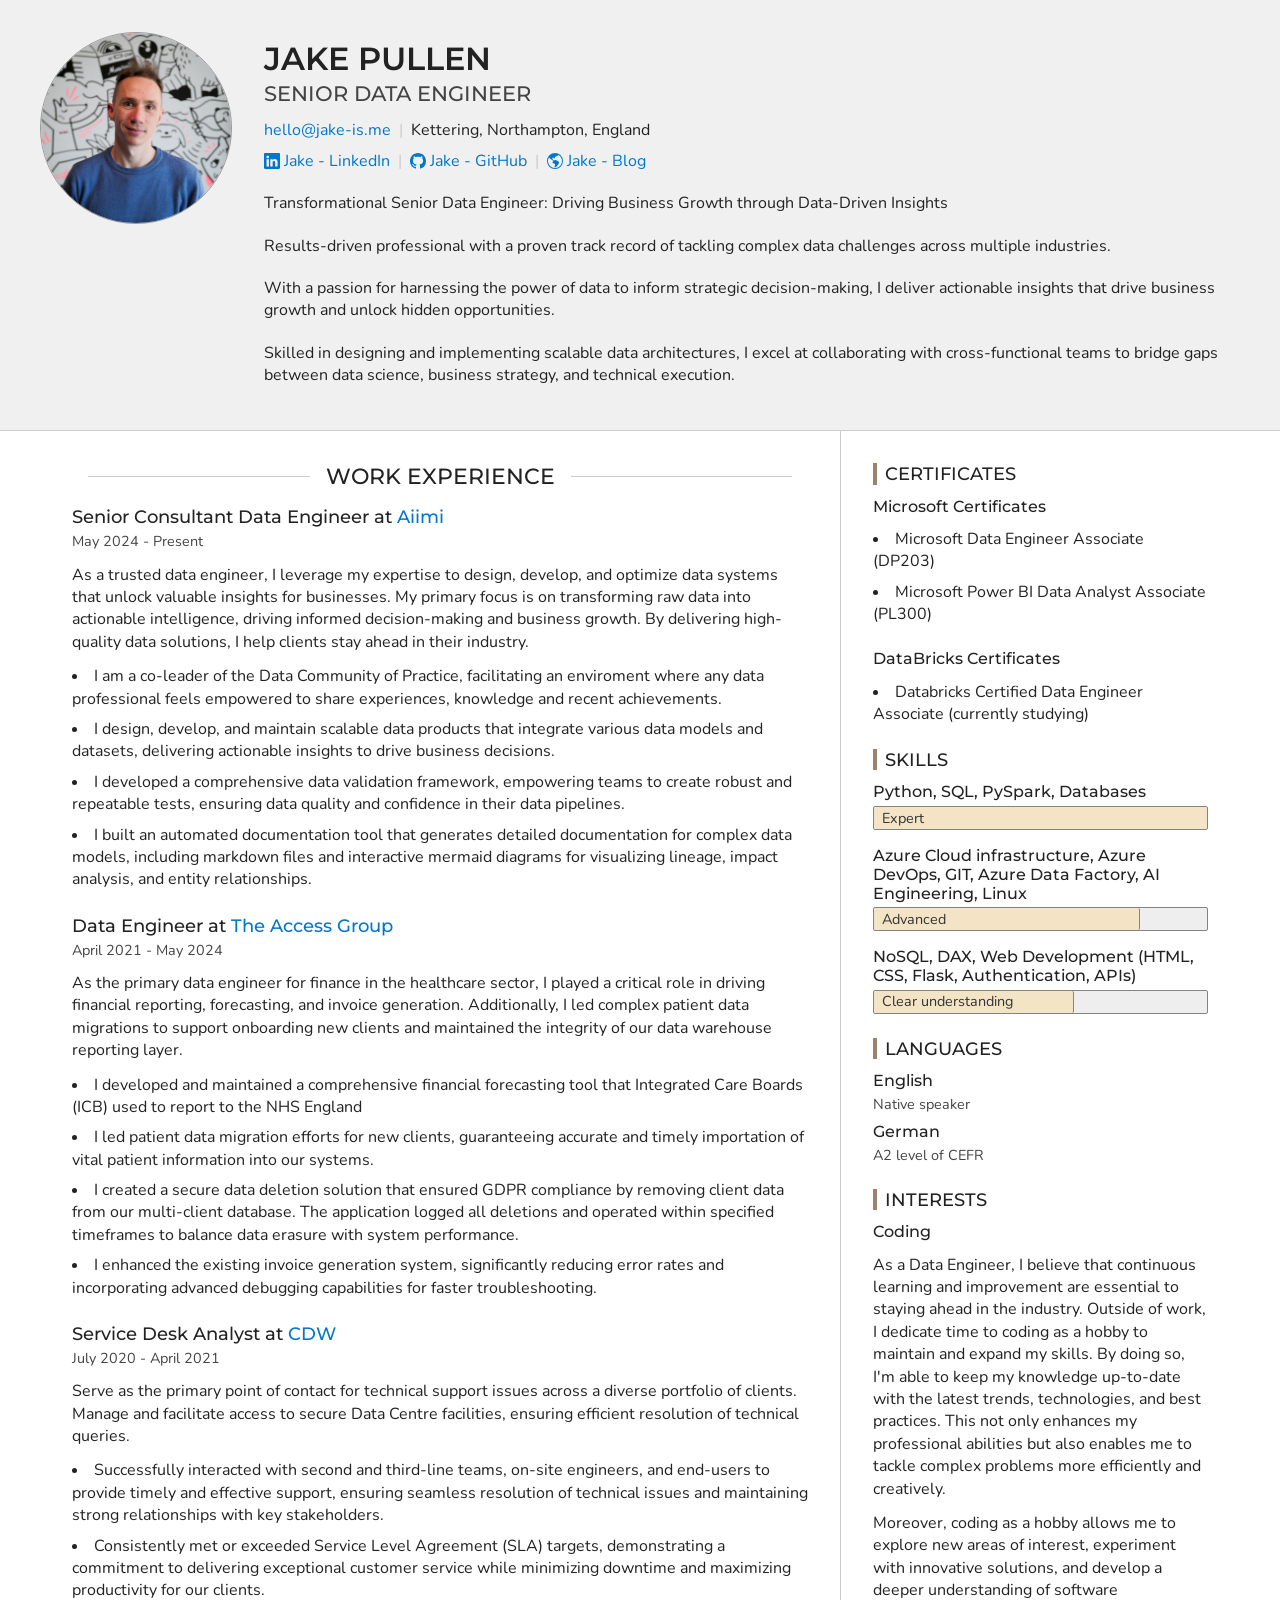
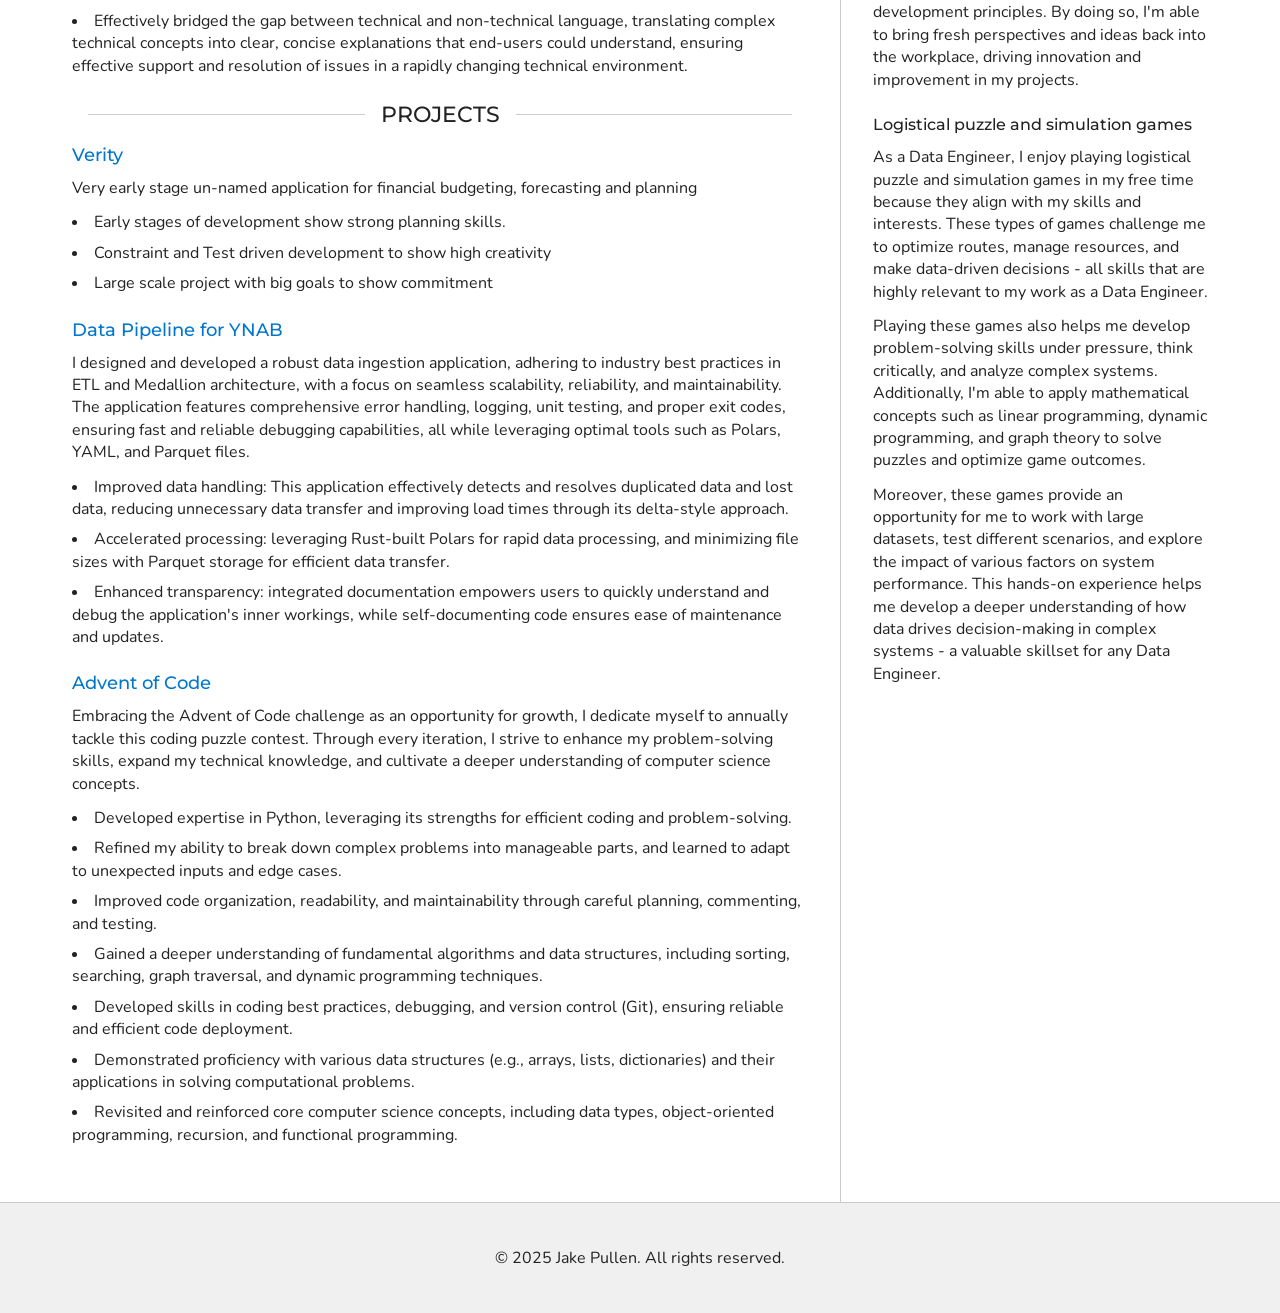
==== index.html @ 87a83eab "feat: 🔒Update to Senior" ====
<!doctype html>
<html lang="en">
    <head>
        <meta charset="utf-8" />
        <meta name="viewport" content="width=device-width, initial-scale=1" />

        <!-- Site Info -->
        <title>Jake Pullen - Portfolio</title>
        <meta name="description" content="Jake Pullen - Transformational Senior Data Engineer: Driving Business Growth through Data-Driven Insights" />
        <meta name="author" content="Jake Pullen" />

        <!-- Open Graph Tags: The title of the page for social media sharing. It can match the title tag or be more descriptive. -->
        <meta property="og:title" content="Jake Pullen" />

        <!-- Open Graph Tags: Typically set to "website" for static sites or "article" for content-heavy pages. -->
        <meta property="og:type" content="website" />

        <!-- Open Graph Tags: The URL of the page, used to ensure link previews resolve to the correct page. -->
        <meta property="og:url" content="127.0.0.1:5500/index.html" />

        <!-- Open Graph Tags: URL of an image that represents the page. Useful for link previews. -->
        <meta property="og:image" content="127.0.0.1:5500/img/main_photo.jpg" />

        <!-- Open Graph Tags: Provides an alternative text for the image to improve accessibility. -->
        <meta property="og:image:alt" content="Jake Pullen Profile Image" />

        <!-- Preconnect for Google Fonts -->
        <link rel="preconnect" href="https://fonts.googleapis.com" />
        <link rel="preconnect" href="https://fonts.gstatic.com" crossorigin />

        <!-- Custom Font -->
        <link
            href="https://fonts.googleapis.com/css2?family=Montserrat:ital,wght@0,100..900;1,100..900&family=Nunito:ital,wght@0,200..1000;1,200..1000&display=swap"
            rel="stylesheet"
        />

        <!-- Stylesheet -->
        <link rel="stylesheet" href="css/modern_normalize.css" />
        <link rel="stylesheet" href="css/html5bp.css" />
        <link rel="stylesheet" href="css/main.css" />

        <!-- Set a theme color that matches your website's primary color -->
        <meta name="theme-color" content="#fafafa" />

        <!-- Favicon for all browsers -->
        <link rel="icon" href="img/fav-icon.png" sizes="any" />
        <link rel="icon" href="img/fav-icon.png" type="image/png" />

        <!-- Apple touch icon for iOS devices -->
        <link rel="apple-touch-icon" sizes="180x180" href="/icon.png" />

        <!-- Web app manifest for Progressive Web Apps -->
        <link rel="manifest" href="/site.webmanifest" />

        <!-- Content Security Policy: Uncomment to enhance security by restricting where content can be loaded from (useful for preventing certain attacks like XSS). Update if adding external sources (e.g., Google Fonts, Bootstrap CDN, analytics, etc). -->
        <!-- <meta http-equiv="Content-Security-Policy" content=" default-src 'self'; script-src 'self' code.jquery.com; style-src 'self' fonts.googleapis.com; font-src fonts.gstatic.com; img-src 'self' images.examplecdn.com; "> -->
    </head>

    <body>
        <header class="page-header">
            <div class="container">
                <div class="header-top flex-responsive">
                    
                    <img
                        class="header-image"
                        width="256"
                        height="256"
                        src="img/main_photo.jpg"
                        alt="Jake Pullen Profile Image"
                    />
                    
                    <div class="header-info">
                        <h1>Jake Pullen</h1>
                        
                        <h2 class="header-label">Senior Data Engineer</h2>
                         
                        <address>
                            <ul class="inline-list flex-responsive">
                                
                                <li>
                                    <a href="mailto:hello@jake-is.me"
                                        >hello@jake-is.me</a
                                    >
                                </li>
                                  
                                <li>Kettering, Northampton, England</li>
                                
                            </ul>
                        </address>
                         
                        <ul class="inline-list flex-responsive">
                            
                            <li>
                                <a
                                    href="https://www.linkedin.com/in/jake-pullen/"
                                    rel="noopener noreferrer"
                                    aria-label="Jake - LinkedIn"
                                    class="link-with-icon"
                                >
                                    <svg aria-hidden="true"
     xmlns="http://www.w3.org/2000/svg"
     role="img"
     width="16"
     height="16"
     fill="currentColor"
     class="bi bi-linkedin"
     viewBox="0 0 16 16">
  <path d="M0 1.146C0 .513.526 0 1.175 0h13.65C15.474 0 16 .513 16 1.146v13.708c0 .633-.526 1.146-1.175 1.146H1.175C.526 16 0 15.487 0 14.854zm4.943 12.248V6.169H2.542v7.225zm-1.2-8.212c.837 0 1.358-.554 1.358-1.248-.015-.709-.52-1.248-1.342-1.248S2.4 3.226 2.4 3.934c0 .694.521 1.248 1.327 1.248zm4.908 8.212V9.359c0-.216.016-.432.08-.586.173-.431.568-.878 1.232-.878.869 0 1.216.662 1.216 1.634v3.865h2.401V9.25c0-2.22-1.184-3.252-2.764-3.252-1.274 0-1.845.7-2.165 1.193v.025h-.016l.016-.025V6.169h-2.4c.03.678 0 7.225 0 7.225z" />
</svg>
 Jake - LinkedIn
                                </a>
                            </li>
                            
                            <li>
                                <a
                                    href="https://github.com/Jake-Pullen"
                                    rel="noopener noreferrer"
                                    aria-label="Jake - GitHub"
                                    class="link-with-icon"
                                >
                                    <svg aria-hidden="true"
     xmlns="http://www.w3.org/2000/svg"
     role="img"
     width="16"
     height="16"
     fill="currentColor"
     class="bi bi-github"
     viewBox="0 0 16 16">
  <path d="M8 0C3.58 0 0 3.58 0 8c0 3.54 2.29 6.53 5.47 7.59.4.07.55-.17.55-.38 0-.19-.01-.82-.01-1.49-2.01.37-2.53-.49-2.69-.94-.09-.23-.48-.94-.82-1.13-.28-.15-.68-.52-.01-.53.63-.01 1.08.58 1.23.82.72 1.21 1.87.87 2.33.66.07-.52.28-.87.51-1.07-1.78-.2-3.64-.89-3.64-3.95 0-.87.31-1.59.82-2.15-.08-.2-.36-1.02.08-2.12 0 0 .67-.21 2.2.82.64-.18 1.32-.27 2-.27s1.36.09 2 .27c1.53-1.04 2.2-.82 2.2-.82.44 1.1.16 1.92.08 2.12.51.56.82 1.27.82 2.15 0 3.07-1.87 3.75-3.65 3.95.29.25.54.73.54 1.48 0 1.07-.01 1.93-.01 2.2 0 .21.15.46.55.38A8.01 8.01 0 0 0 16 8c0-4.42-3.58-8-8-8" />
</svg>
 Jake - GitHub
                                </a>
                            </li>
                            
                            <li>
                                <a
                                    href="/blog"
                                    rel="noopener noreferrer"
                                    aria-label="Jake - Blog"
                                    class="link-with-icon"
                                >
                                    <svg aria-hidden="true"
     xmlns="http://www.w3.org/2000/svg"
     role="img"
     width="16"
     height="16"
     fill="currentColor"
     class="bi bi-globe-americas"
     viewBox="0 0 16 16">
  <path d="M8 0a8 8 0 1 0 0 16A8 8 0 0 0 8 0M2.04 4.326c.325 1.329 2.532 2.54 3.717 3.19.48.263.793.434.743.484q-.121.12-.242.234c-.416.396-.787.749-.758 1.266.035.634.618.824 1.214 1.017.577.188 1.168.38 1.286.983.082.417-.075.988-.22 1.52-.215.782-.406 1.48.22 1.48 1.5-.5 3.798-3.186 4-5 .138-1.243-2-2-3.5-2.5-.478-.16-.755.081-.99.284-.172.15-.322.279-.51.216-.445-.148-2.5-2-1.5-2.5.78-.39.952-.171 1.227.182.078.099.163.208.273.318.609.304.662-.132.723-.633.039-.322.081-.671.277-.867.434-.434 1.265-.791 2.028-1.12.712-.306 1.365-.587 1.579-.88A7 7 0 1 1 2.04 4.327Z" />
</svg>
 Jake - Blog
                                </a>
                            </li>
                            
                        </ul>
                          
                        <p class="header-summary">Transformational Senior Data Engineer: Driving Business Growth through Data-Driven Insights</p>
                        
                        <p class="header-summary">Results-driven professional with a proven track record of tackling complex data challenges across multiple industries.</p>
                        
                        <p class="header-summary">With a passion for harnessing the power of data to inform strategic decision-making, I deliver actionable insights that drive business growth and unlock hidden opportunities.</p>
                        
                        <p class="header-summary">Skilled in designing and implementing scalable data architectures, I excel at collaborating with cross-functional teams to bridge gaps between data science, business strategy, and technical execution.</p>
                         
                    </div>
                </div>
            </div>
        </header>

        <div class="page-content">
            <div class="container">
                <main>
                    
                    <section>
                        <h2 class="section-heading">Work Experience</h2>
                        
                        <section>
                            <h3>
                                 Senior Consultant Data Engineer at
                                <a href="https://www.aiimi.com/">Aiimi</a>
                                
                            </h3>
                            
                            <p class="section-label">
                                May 2024 - Present
                            </p>
                             
                            <p>As a trusted data engineer, I leverage my expertise to design, develop, and optimize data systems that unlock valuable insights for businesses. My primary focus is on transforming raw data into actionable intelligence, driving informed decision-making and business growth. By delivering high-quality data solutions, I help clients stay ahead in their industry.</p>
                             
                            <ul>
                                
                                <li>I am a co-leader of the Data Community of Practice, facilitating an enviroment where any data professional feels empowered to share experiences, knowledge and recent achievements.</li>
                                
                                <li>I design, develop, and maintain scalable data products that integrate various data models and datasets, delivering actionable insights to drive business decisions.</li>
                                
                                <li>I developed a comprehensive data validation framework, empowering teams to create robust and repeatable tests, ensuring data quality and confidence in their data pipelines.</li>
                                
                                <li>I built an automated documentation tool that generates detailed documentation for complex data models, including markdown files and interactive mermaid diagrams for visualizing lineage, impact analysis, and entity relationships.</li>
                                
                            </ul>
                            
                        </section>
                        
                        <section>
                            <h3>
                                 Data Engineer at
                                <a href="https://www.theaccessgroup.com/">The Access Group</a>
                                
                            </h3>
                            
                            <p class="section-label">
                                April 2021 - May 2024
                            </p>
                             
                            <p>As the primary data engineer for finance in the healthcare sector, I played a critical role in driving financial reporting, forecasting, and invoice generation. Additionally, I led complex patient data migrations to support onboarding new clients and maintained the integrity of our data warehouse reporting layer.</p>
                             
                            <ul>
                                
                                <li>I developed and maintained a comprehensive financial forecasting tool that Integrated Care Boards (ICB) used to report to the NHS England</li>
                                
                                <li>I led patient data migration efforts for new clients, guaranteeing accurate and timely importation of vital patient information into our systems.</li>
                                
                                <li>I created a secure data deletion solution that ensured GDPR compliance by removing client data from our multi-client database. The application logged all deletions and operated within specified timeframes to balance data erasure with system performance.</li>
                                
                                <li>I enhanced the existing invoice generation system, significantly reducing error rates and incorporating advanced debugging capabilities for faster troubleshooting.</li>
                                
                            </ul>
                            
                        </section>
                        
                        <section>
                            <h3>
                                 Service Desk Analyst at
                                <a href="https://www.uk.cdw.com/">CDW</a>
                                
                            </h3>
                            
                            <p class="section-label">
                                July 2020 - April 2021
                            </p>
                             
                            <p>Serve as the primary point of contact for technical support issues across a diverse portfolio of clients. Manage and facilitate access to secure Data Centre facilities, ensuring efficient resolution of technical queries.</p>
                             
                            <ul>
                                
                                <li>Successfully interacted with second and third-line teams, on-site engineers, and end-users to provide timely and effective support, ensuring seamless resolution of technical issues and maintaining strong relationships with key stakeholders.</li>
                                
                                <li>Consistently met or exceeded Service Level Agreement (SLA) targets, demonstrating a commitment to delivering exceptional customer service while minimizing downtime and maximizing productivity for our clients.</li>
                                
                                <li>Effectively bridged the gap between technical and non-technical language, translating complex technical concepts into clear, concise explanations that end-users could understand, ensuring effective support and resolution of issues in a rapidly changing technical environment.</li>
                                
                            </ul>
                            
                        </section>
                        
                    </section>
                     
                    <section>
                        <h2 class="section-heading">Projects</h2>
                        
                        <section>
                            <h3>
                                
                                <a href="https://github.com/Jake-Pullen/Verity/"
                                    >Verity</a
                                >
                                
                            </h3>
                            
                            <p>Very early stage un-named application for financial budgeting, forecasting and planning</p>
                             
                            <ul>
                                
                                <li>Early stages of development show strong planning skills.</li>
                                
                                <li>Constraint and Test driven development to show high creativity</li>
                                
                                <li>Large scale project with big goals to show commitment</li>
                                
                            </ul>
                             
                        </section>
                        
                        <section>
                            <h3>
                                
                                <a href="https://github.com/Jake-Pullen/data_pipeline_for_YNAB/"
                                    >Data Pipeline for YNAB</a
                                >
                                
                            </h3>
                            
                            <p>I designed and developed a robust data ingestion application, adhering to industry best practices in ETL and Medallion architecture, with a focus on seamless scalability, reliability, and maintainability. The application features comprehensive error handling, logging, unit testing, and proper exit codes, ensuring fast and reliable debugging capabilities, all while leveraging optimal tools such as Polars, YAML, and Parquet files.</p>
                             
                            <ul>
                                
                                <li>Improved data handling: This application effectively detects and resolves duplicated data and lost data, reducing unnecessary data transfer and improving load times through its delta-style approach.</li>
                                
                                <li>Accelerated processing: leveraging Rust-built Polars for rapid data processing, and minimizing file sizes with Parquet storage for efficient data transfer.</li>
                                
                                <li>Enhanced transparency: integrated documentation empowers users to quickly understand and debug the application&#39;s inner workings, while self-documenting code ensures ease of maintenance and updates.</li>
                                
                            </ul>
                             
                        </section>
                        
                        <section>
                            <h3>
                                
                                <a href="https://github.com/Jake-Pullen/advent_of_code"
                                    >Advent of Code</a
                                >
                                
                            </h3>
                            
                            <p>Embracing the Advent of Code challenge as an opportunity for growth, I dedicate myself to annually tackle this coding puzzle contest. Through every iteration, I strive to enhance my problem-solving skills, expand my technical knowledge, and cultivate a deeper understanding of computer science concepts.</p>
                             
                            <ul>
                                
                                <li>Developed expertise in Python, leveraging its strengths for efficient coding and problem-solving.</li>
                                
                                <li>Refined my ability to break down complex problems into manageable parts, and learned to adapt to unexpected inputs and edge cases.</li>
                                
                                <li>Improved code organization, readability, and maintainability through careful planning, commenting, and testing.</li>
                                
                                <li>Gained a deeper understanding of fundamental algorithms and data structures, including sorting, searching, graph traversal, and dynamic programming techniques.</li>
                                
                                <li>Developed skills in coding best practices, debugging, and version control (Git), ensuring reliable and efficient code deployment.</li>
                                
                                <li>Demonstrated proficiency with various data structures (e.g., arrays, lists, dictionaries) and their applications in solving computational problems.</li>
                                
                                <li>Revisited and reinforced core computer science concepts, including data types, object-oriented programming, recursion, and functional programming.</li>
                                
                            </ul>
                             
                        </section>
                        
                    </section>
                      
                </main>

                <!-- Sidebar Section -->
                <aside>
                    
                    <section>
                        <h2 class="section-heading">Certificates</h2>
                        
                        <section>
                            <h3>Microsoft Certificates</h3>
                            
                            <ul>
                                
                                <li>Microsoft Data Engineer Associate (DP203)</li>
                                
                                <li>Microsoft Power BI Data Analyst Associate (PL300)</li>
                                
                            </ul>
                            
                        </section>
                        
                        <section>
                            <h3>DataBricks Certificates</h3>
                            
                            <ul>
                                
                                <li>Databricks Certified Data Engineer Associate (currently studying)</li>
                                
                            </ul>
                            
                        </section>
                        
                    </section>
                     
                    <section>
                        <h2 class="section-heading">Skills</h2>
                        <ul class="unstyled-list">
                            
                            <li>
                                <h3>Python, SQL, PySpark, Databases</h3>
                                <div class="skill-bar">
                                    <div
                                        class="skill-bar-fill w-100"
                                        role="meter"
                                        aria-valuenow="100"
                                        aria-valuemin="0"
                                        aria-valuemax="100"
                                    >
                                        <span class="skill-bar-label"
                                            >Expert</span
                                        >
                                    </div>
                                </div>
                            </li>
                            
                            <li>
                                <h3>Azure Cloud infrastructure, Azure DevOps, GIT, Azure Data Factory, AI Engineering, Linux</h3>
                                <div class="skill-bar">
                                    <div
                                        class="skill-bar-fill w-80"
                                        role="meter"
                                        aria-valuenow="80"
                                        aria-valuemin="0"
                                        aria-valuemax="100"
                                    >
                                        <span class="skill-bar-label"
                                            >Advanced</span
                                        >
                                    </div>
                                </div>
                            </li>
                            
                            <li>
                                <h3>NoSQL, DAX, Web Development (HTML, CSS, Flask, Authentication, APIs)</h3>
                                <div class="skill-bar">
                                    <div
                                        class="skill-bar-fill w-60"
                                        role="meter"
                                        aria-valuenow="60"
                                        aria-valuemin="0"
                                        aria-valuemax="100"
                                    >
                                        <span class="skill-bar-label"
                                            >Clear understanding</span
                                        >
                                    </div>
                                </div>
                            </li>
                            
                        </ul>
                    </section>
                     
                    <section>
                        <h2 class="section-heading">Languages</h2>
                        <ul class="unstyled-list">
                            
                            <li>
                                <h3>English</h3>
                                <p class="section-label">Native speaker</p>
                            </li>
                            
                            <li>
                                <h3>German</h3>
                                <p class="section-label">A2 level of CEFR</p>
                            </li>
                            
                        </ul>
                    </section>
                     
                    <section>
                        <h2 class="section-heading">Interests</h2>
                        
                        <section>
                            <h3>Coding</h3>
                             
                            <p>As a Data Engineer, I believe that continuous learning and improvement are essential to staying ahead in the industry. Outside of work, I dedicate time to coding as a hobby to maintain and expand my skills. By doing so, I&#39;m able to keep my knowledge up-to-date with the latest trends, technologies, and best practices. This not only enhances my professional abilities but also enables me to tackle complex problems more efficiently and creatively.</p>
                            
                            <p>Moreover, coding as a hobby allows me to explore new areas of interest, experiment with innovative solutions, and develop a deeper understanding of software development principles. By doing so, I&#39;m able to bring fresh perspectives and ideas back into the workplace, driving innovation and improvement in my projects.</p>
                              
                        </section>
                        
                        <section>
                            <h3>Logistical puzzle and simulation games</h3>
                             
                            <p>As a Data Engineer, I enjoy playing logistical puzzle and simulation games in my free time because they align with my skills and interests. These types of games challenge me to optimize routes, manage resources, and make data-driven decisions - all skills that are highly relevant to my work as a Data Engineer.</p>
                            
                            <p>Playing these games also helps me develop problem-solving skills under pressure, think critically, and analyze complex systems. Additionally, I&#39;m able to apply mathematical concepts such as linear programming, dynamic programming, and graph theory to solve puzzles and optimize game outcomes.</p>
                            
                            <p>Moreover, these games provide an opportunity for me to work with large datasets, test different scenarios, and explore the impact of various factors on system performance. This hands-on experience helps me develop a deeper understanding of how data drives decision-making in complex systems - a valuable skillset for any Data Engineer.</p>
                              
                        </section>
                        
                    </section>
                    
                </aside>
            </div>
        </div>

        <footer class="page-footer">
            <div class="container">
                <p>© 2025 Jake Pullen. All rights reserved.</p>
            </div>
        </footer>

        <script src="js/app.js"></script>
    </body>
</html>
---- css/html5bp.css ----
/*! HTML5 Boilerplate v9.0.1 | MIT License | https://html5boilerplate.com/ */

/* main.css 3.0.0 | MIT License | https://github.com/h5bp/main.css#readme */
/*
 * What follows is the result of much research on cross-browser styling.
 * Credit left inline and big thanks to Nicolas Gallagher, Jonathan Neal,
 * Kroc Camen, and the H5BP dev community and team.
 */

/* ==========================================================================
   Base styles: opinionated defaults
   ========================================================================== */

html {
  color: #222;
  font-size: 1em;
  line-height: 1.4;
}

/*
 * Remove text-shadow in selection highlight:
 * https://twitter.com/miketaylr/status/12228805301
 *
 * Customize the background color to match your design.
 */

::-moz-selection {
  background: #b3d4fc;
  text-shadow: none;
}

::selection {
  background: #b3d4fc;
  text-shadow: none;
}

/*
 * A better looking default horizontal rule
 */

hr {
  display: block;
  height: 1px;
  border: 0;
  border-top: 1px solid #ccc;
  margin: 1em 0;
  padding: 0;
}

/*
 * Remove the gap between audio, canvas, iframes,
 * images, videos and the bottom of their containers:
 * https://github.com/h5bp/html5-boilerplate/issues/440
 */

audio,
canvas,
iframe,
img,
svg,
video {
  vertical-align: middle;
}

/*
 * Remove default fieldset styles.
 */

fieldset {
  border: 0;
  margin: 0;
  padding: 0;
}

/*
 * Allow only vertical resizing of textareas.
 */

textarea {
  resize: vertical;
}

/* ==========================================================================
   Author's custom styles
   ========================================================================== */

/* ==========================================================================
   Helper classes
   ========================================================================== */

/*
 * Hide visually and from screen readers
 */

.hidden,
[hidden] {
  display: none !important;
}

/*
 * Hide only visually, but have it available for screen readers:
 * https://snook.ca/archives/html_and_css/hiding-content-for-accessibility
 *
 * 1. For long content, line feeds are not interpreted as spaces and small width
 *    causes content to wrap 1 word per line:
 *    https://medium.com/@jessebeach/beware-smushed-off-screen-accessible-text-5952a4c2cbfe
 */

.visually-hidden {
  border: 0;
  clip: rect(0, 0, 0, 0);
  height: 1px;
  margin: -1px;
  overflow: hidden;
  padding: 0;
  position: absolute;
  white-space: nowrap;
  width: 1px;
  /* 1 */
}

/*
 * Extends the .visually-hidden class to allow the element
 * to be focusable when navigated to via the keyboard:
 * https://www.drupal.org/node/897638
 */

.visually-hidden.focusable:active,
.visually-hidden.focusable:focus {
  clip: auto;
  height: auto;
  margin: 0;
  overflow: visible;
  position: static;
  white-space: inherit;
  width: auto;
}

/*
 * Hide visually and from screen readers, but maintain layout
 */

.invisible {
  visibility: hidden;
}

/*
 * Clearfix: contain floats
 *
 * The use of `table` rather than `block` is only necessary if using
 * `::before` to contain the top-margins of child elements.
 */

.clearfix::before,
.clearfix::after {
  content: "";
  display: table;
}

.clearfix::after {
  clear: both;
}

/* ==========================================================================
   EXAMPLE Media Queries for Responsive Design.
   These examples override the primary ('mobile first') styles.
   Modify as content requires.
   ========================================================================== */

@media only screen and (min-width: 35em) {
  /* Style adjustments for viewports that meet the condition */
}

@media print,
  (-webkit-min-device-pixel-ratio: 1.25),
  (min-resolution: 1.25dppx),
  (min-resolution: 120dpi) {
  /* Style adjustments for high resolution devices */
}

/* ==========================================================================
   Print styles.
   Inlined to avoid the additional HTTP request:
   https://www.phpied.com/delay-loading-your-print-css/
   ========================================================================== */

@media print {
  *,
  *::before,
  *::after {
    background: #fff !important;
    color: #000 !important;
    /* Black prints faster */
    box-shadow: none !important;
    text-shadow: none !important;
  }

  a,
  a:visited {
    text-decoration: underline;
  }

  a[href]::after {
    content: " (" attr(href) ")";
  }

  abbr[title]::after {
    content: " (" attr(title) ")";
  }

  /*
   * Don't show links that are fragment identifiers,
   * or use the `javascript:` pseudo protocol
   */
  a[href^="#"]::after,
  a[href^="javascript:"]::after {
    content: "";
  }

  pre {
    white-space: pre-wrap !important;
  }

  pre,
  blockquote {
    border: 1px solid #999;
    page-break-inside: avoid;
  }

  tr,
  img {
    page-break-inside: avoid;
  }

  p,
  h2,
  h3 {
    orphans: 3;
    widows: 3;
  }

  h2,
  h3 {
    page-break-after: avoid;
  }
}
---- css/main.css ----
:root {
  --link-color: #0077cc;
  --link-color-hover: #00487c;
  --header-footer-bg-color: #f0f0f0;
  --aside-accent-color: #9d836b;
  --skill-bar-fill-color: #f3e4c6;
  --blockquote-bg-color: #f7fafc;
  --blockquote-accent-color: #4a5568;
  --blockquote-text-color: #4a5568;
  --spacing-inline: 0.5rem;
}

/* Base Styles */
body {
  font-family: "Nunito", "Segoe UI", "Helvetica Neue", Helvetica, Arial,
    sans-serif;
  font-weight: 400;
  display: grid;
  grid-template-rows: auto 1fr auto;
  min-height: 100vh;
}

h1,
h2,
h3,
h4,
h5,
h6 {
  margin: 0;
  font-family: "Montserrat", "Segoe UI", "Helvetica Neue", Helvetica, Arial,
    sans-serif;
  font-weight: 400;
  line-height: 1.2;
}

h1 {
  font-size: 2rem;
  font-weight: 600;
  text-transform: uppercase;
}

h2 {
  font-size: 1.4rem;
  font-weight: 500;
  text-transform: uppercase;
}

h3 {
  font-size: 1.1rem;
  font-weight: 500;
}

h4 {
  font-size: 1rem;
  font-weight: 500;
}

h5 {
  font-size: 1rem;
  font-weight: 500;
}

h6 {
  font-size: 1rem;
  font-weight: 500;
}

p {
  margin: 0.75rem 0;
}

a {
  color: var(--link-color) !important;
  text-decoration: none;
}

a:hover {
  color: var(--link-color-hover);
  text-decoration: underline;
}

address {
  font-style: normal;
}

figure,
ul {
  margin: 0;
  padding: 0;
}

header,
main,
aside,
footer {
  padding: 2rem;
}

header {
  padding-bottom: 0.5rem;
}

aside {
  border-top: 1px solid #ccc;
}

footer {
  text-align: center;
}

section {
  margin-bottom: 1.5rem;
}

/* Utility */
.block {
  display: block;
  margin: 0.25rem 0;
}

.flex-responsive {
  display: flex;
  flex-direction: column;
  align-items: center;
  text-align: center;
}

/* Main Layout */
.container {
  width: 100%;
  max-width: 1200px;
  margin: 0 auto;
}

.page-content .container {
  display: grid;
  grid-template-columns: 1fr;
}

.page-header,
.page-footer {
  background: var(--header-footer-bg-color);
}

.page-header {
  border-bottom: 1px solid #ccc;
}

.page-header .container {
  display: flex;
  flex-direction: column;
}

.header-top {
  gap: 1rem;
}

.header-image {
  width: 100%;
  max-width: 256px;
  aspect-ratio: 1 / 1;
  border-radius: 50%;
  object-fit: cover;
  border: 1px solid #999;
}

.header-info ul {
  margin: 1rem 0;
}

.link-with-icon {
  display: flex;
  align-items: center;
  gap: 0.25rem;
}

.header-label {
  font-size: 1.3rem;
  color: #444;
  margin-top: 0.2rem;
  margin-bottom: 0.8rem;
}

.header-summary {
  margin: 1.25rem 0;
}

.page-footer {
  border-top: 1px solid #ccc;
}

.section-heading {
  display: flex;
  align-items: center;
  text-align: center;
  margin-bottom: 1rem;
}

.section-heading::before,
.section-heading::after {
  content: "";
  flex: 1;
  border-bottom: 1px solid #ccc;
  margin: 0 1rem;
}

aside .section-heading {
  align-items: flex-start;
  text-align: left;
  border-left: 4px solid var(--aside-accent-color);
  padding-left: 0.5rem;
  margin-bottom: 0.75rem;
}

aside .section-heading::before,
aside .section-heading::after {
  content: none;
}

.section-label {
  font-size: 0.9rem;
  color: #444;
  margin-top: 0.25rem;
  margin-bottom: 0.5rem;
}

/* Images */
img {
  max-width: 100%;
  height: auto;
}

.gallery {
  display: grid;
  gap: 1rem;
  justify-items: center;
  margin: 0.5rem 0;
}

.main-gallery {
  grid-template-columns: 1fr;
}

.side-gallery {
  grid-template-columns: 1fr;
}

figcaption {
  text-align: center;
  color: #666;
  font-size: 0.9rem;
  margin-top: 0.5rem;
  font-style: italic;
}

/* Lists */
main ul,
aside ul {
  list-style-type: disc;
  list-style-position: inside;
  padding-left: 0;
  margin: 0.75rem 0;
}

main li,
aside li {
  margin-bottom: 0.5rem;
}

.unstyled-list {
  list-style: none;
}

.inline-list {
  list-style: none;
  gap: 0.25rem;
}

.inline-list li {
  display: flex; /* This is for HTML Whitespace Issues */
}

/* Skillbars */
.skill-bar {
  width: 100%;
  height: 1.5rem;
  margin-top: 0.25rem;
  margin-bottom: 1rem;
  background: #eee;
  border: 1px solid #848484;
  border-radius: 2px;
  overflow: hidden;
}

.skill-bar-fill {
  height: 100%;
  background: var(--skill-bar-fill-color) !important;
  border-right: 1px solid #848484;
  border-radius: 2px;
  display: flex;
  align-items: center;
  padding-left: 0.5rem;
}

.skill-bar-label {
  color: #333;
  font-size: 0.9rem;
  white-space: nowrap;
}

.w-0 {
  width: 0%;
}

.w-10 {
  width: 10%;
}

.w-20 {
  width: 20%;
}

.w-25 {
  width: 25%;
}

.w-30 {
  width: 30%;
}

.w-40 {
  width: 40%;
}

.w-50 {
  width: 50%;
}

.w-60 {
  width: 60%;
}

.w-70 {
  width: 70%;
}

.w-75 {
  width: 75%;
}

.w-80 {
  width: 80%;
}

.w-90 {
  width: 90%;
}

.w-100 {
  width: 100%;
  border-right: none;
}

/* Blockquotes */
blockquote {
  margin: 1rem 2rem;
  padding: 1.5rem 2rem;
  background-color: var(--blockquote-bg-color);
  border-left: 4px solid var(--blockquote-accent-color);
  font-style: italic;
  color: var(--blockquote-text-color);
  line-height: 1.6;
  border-radius: 0 4px 4px 0;
  box-shadow: 0 1px 3px rgba(0, 0, 0, 0.1);
}

@media (min-width: 37.5rem) {
  .main-gallery {
    grid-template-columns: repeat(3, 1fr);
  }

  .side-gallery {
    grid-template-columns: repeat(2, 1fr);
  }
}

@media (min-width: 48rem) {
  aside {
    border-top: none;
    border-left: 1px solid #ccc;
  }

  aside h1 {
    font-size: 1.4rem;
  }

  aside h2 {
    font-size: 1.1rem;
  }

  aside h3 {
    font-size: 1rem;
  }

  aside h4 {
    font-size: 1rem;
  }

  aside h5 {
    font-size: 1rem;
  }

  aside h6 {
    font-size: 1rem;
  }

  header {
    padding-bottom: 1.5rem;
  }

  .flex-responsive {
    flex-direction: row;
    align-items: flex-start;
    text-align: left;
  }

  .page-content .container {
    grid-template-columns: 2fr 1fr;
  }

  .header-top {
    gap: 2rem;
  }

  .header-image {
    max-width: 192px;
  }

  .header-info {
    margin-top: 0.5rem;
  }

  .page-header ul {
    margin: 0.5rem 0;
  }

  .inline-list {
    gap: var(--spacing-inline);
  }

  .inline-list li:not(:last-child)::after {
    content: "|";
    margin-left: var(--spacing-inline);
    color: #ccc;
  }

  .side-gallery {
    grid-template-columns: 1fr;
  }
}

@media print {
  .skill-bar-label {
    background: transparent !important;
    background-color: transparent !important;
    mix-blend-mode: darken;
  }

  body {
    -webkit-print-color-adjust: exact !important;
    print-color-adjust: exact !important;
  }
}
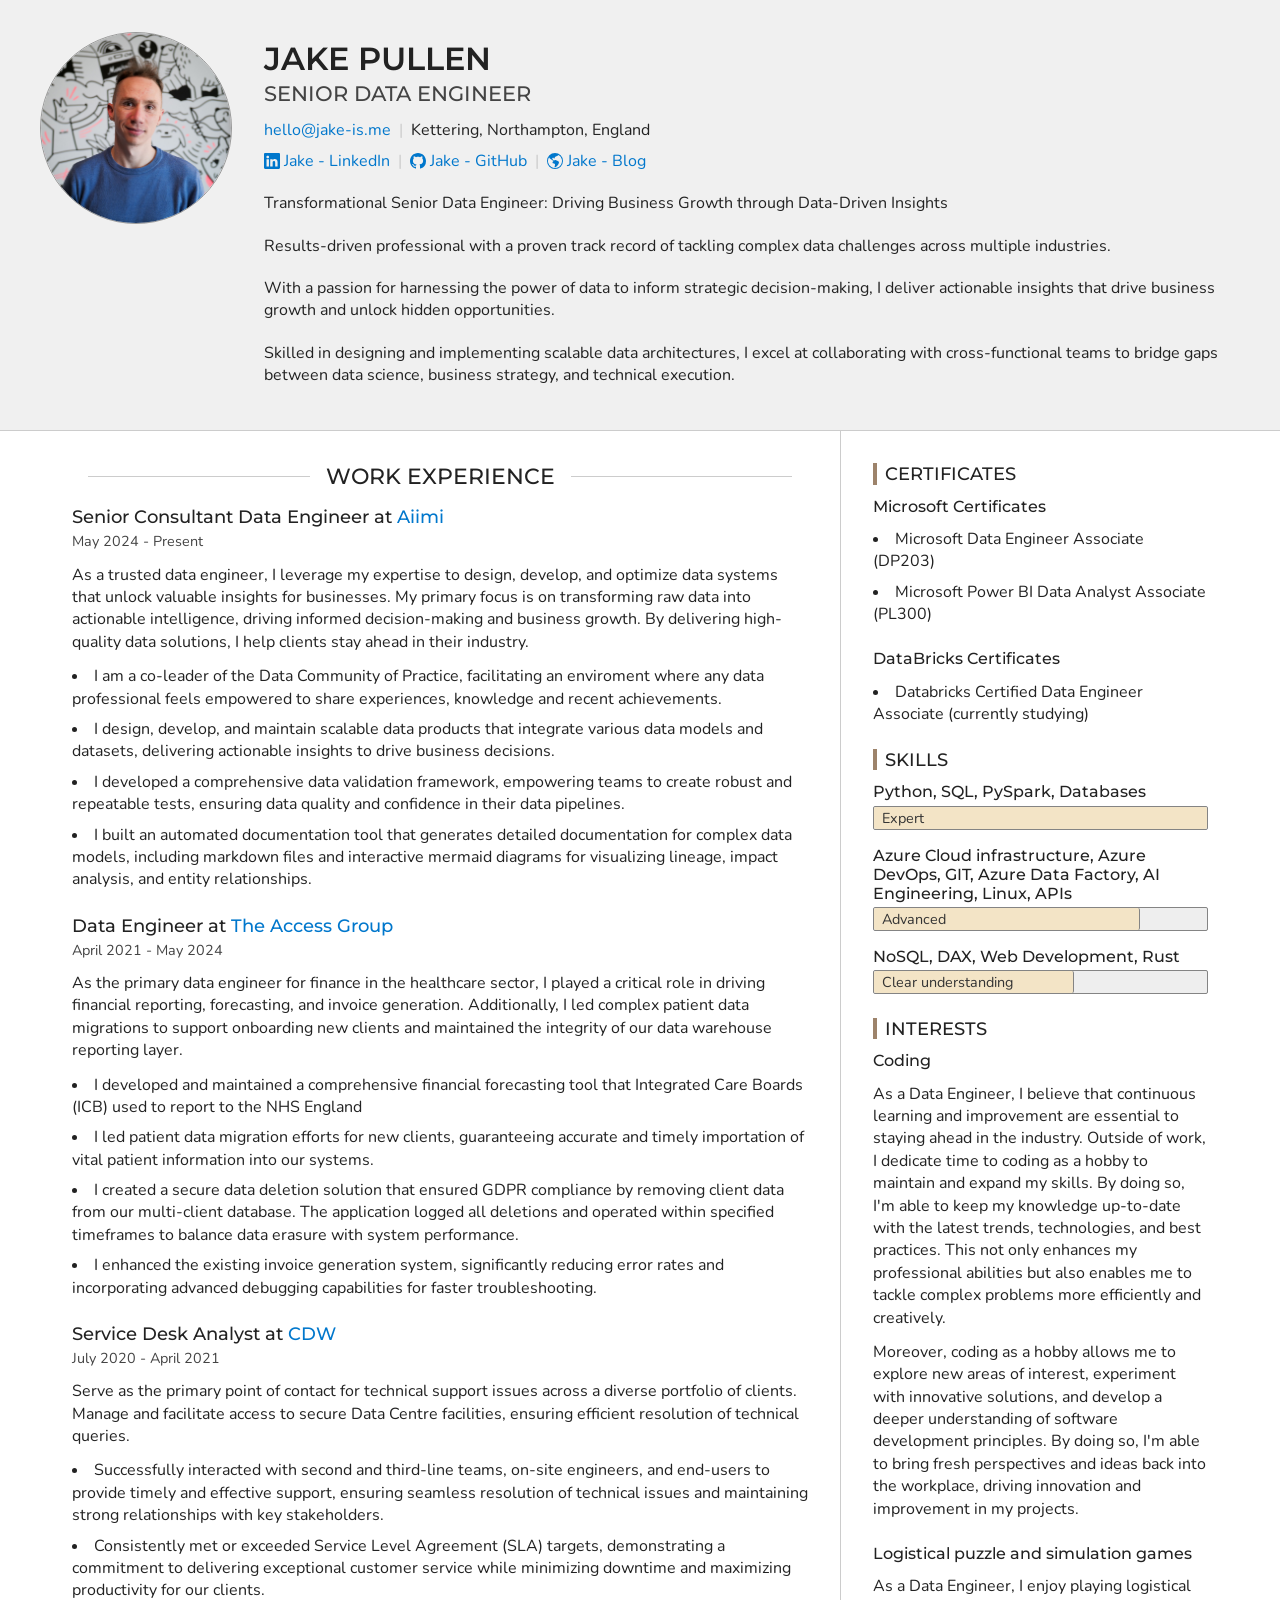
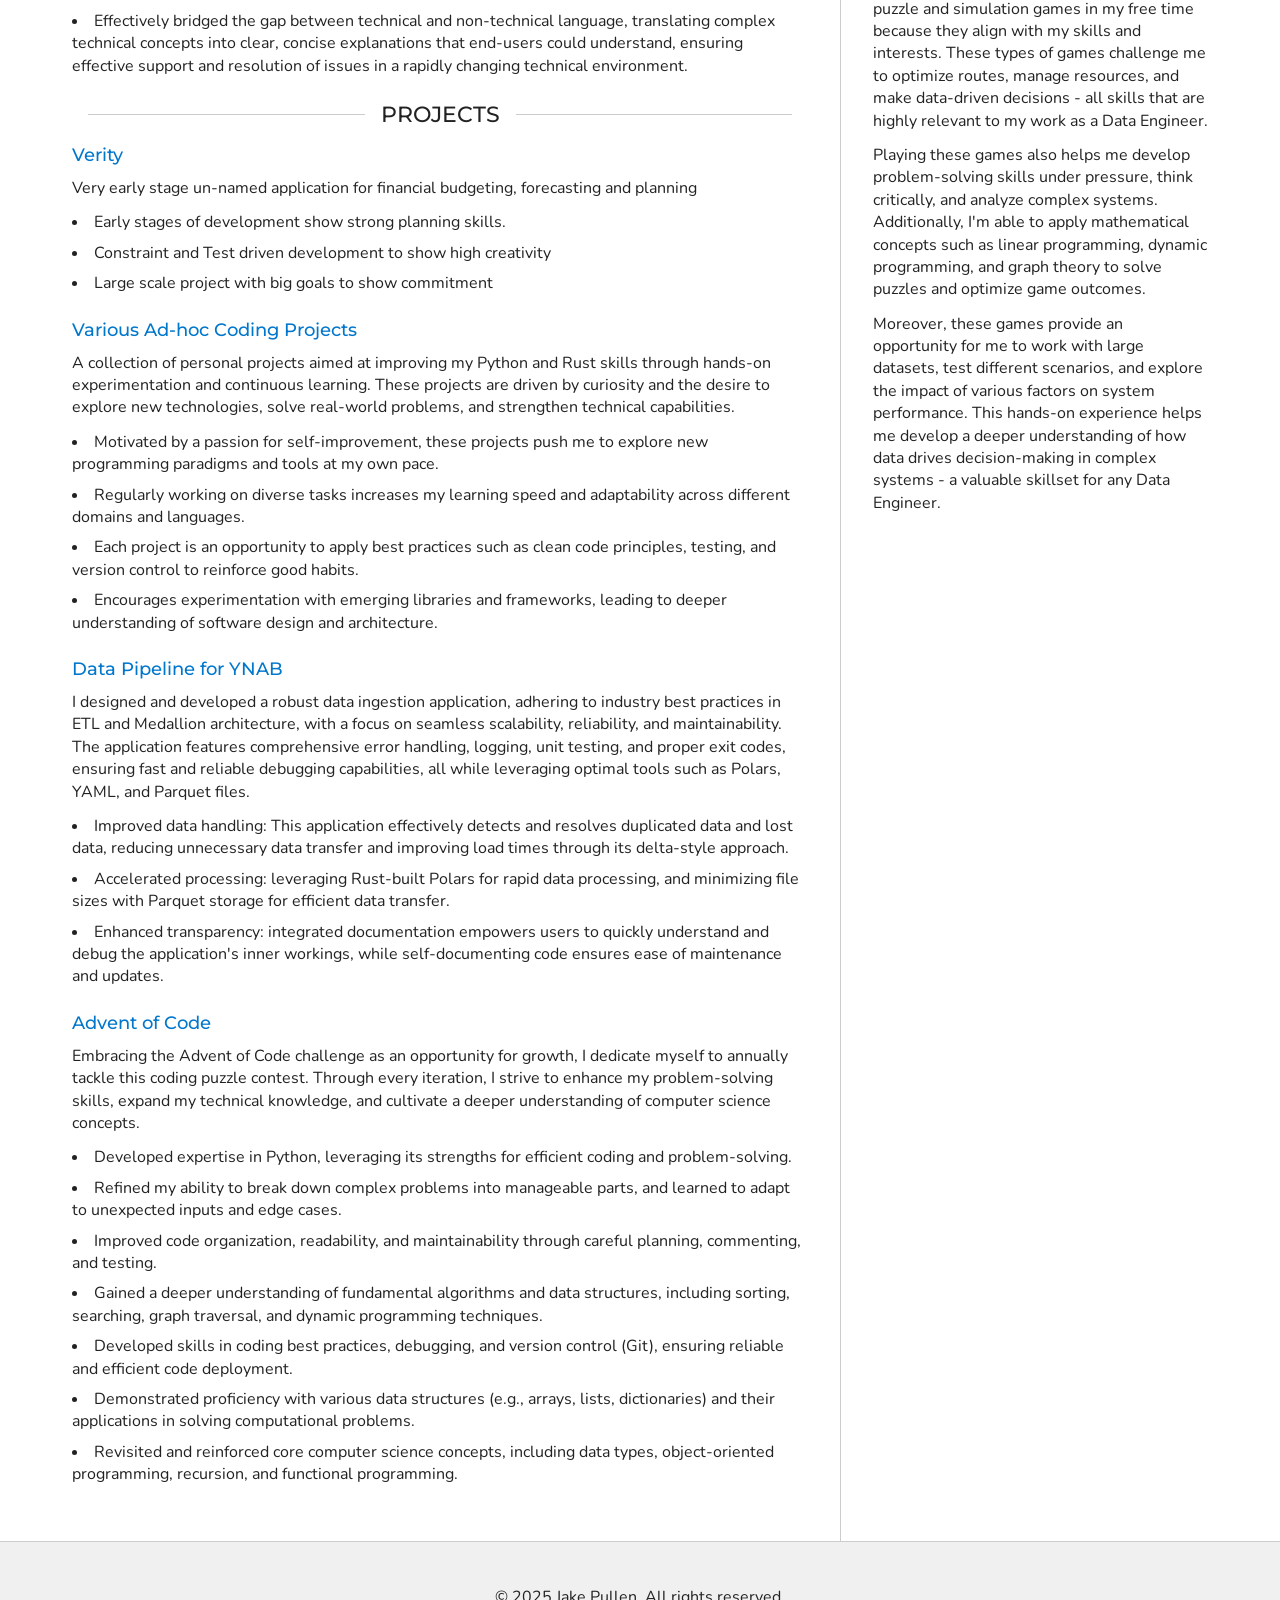
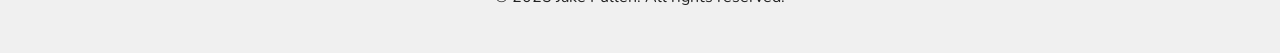
==== commit a73879cc: "docs: 📜 added extra project and introduced Rust" ====
--- a/index.html
+++ b/index.html
@@ -285,6 +285,31 @@
                         <section>
                             <h3>
                                 
+                                <a href="https://github.com/Jake-Pullen"
+                                    >Various Ad-hoc Coding Projects</a
+                                >
+                                
+                            </h3>
+                            
+                            <p>A collection of personal projects aimed at improving my Python and Rust skills through hands-on experimentation and continuous learning. These projects are driven by curiosity and the desire to explore new technologies, solve real-world problems, and strengthen technical capabilities.</p>
+                             
+                            <ul>
+                                
+                                <li>Motivated by a passion for self-improvement, these projects push me to explore new programming paradigms and tools at my own pace.</li>
+                                
+                                <li>Regularly working on diverse tasks increases my learning speed and adaptability across different domains and languages.</li>
+                                
+                                <li>Each project is an opportunity to apply best practices such as clean code principles, testing, and version control to reinforce good habits.</li>
+                                
+                                <li>Encourages experimentation with emerging libraries and frameworks, leading to deeper understanding of software design and architecture.</li>
+                                
+                            </ul>
+                             
+                        </section>
+                        
+                        <section>
+                            <h3>
+                                
                                 <a href="https://github.com/Jake-Pullen/data_pipeline_for_YNAB/"
                                     >Data Pipeline for YNAB</a
                                 >
@@ -394,7 +419,7 @@
                             </li>
                             
                             <li>
-                                <h3>Azure Cloud infrastructure, Azure DevOps, GIT, Azure Data Factory, AI Engineering, Linux</h3>
+                                <h3>Azure Cloud infrastructure, Azure DevOps, GIT, Azure Data Factory, AI Engineering, Linux, APIs</h3>
                                 <div class="skill-bar">
                                     <div
                                         class="skill-bar-fill w-80"
@@ -411,7 +436,7 @@
                             </li>
                             
                             <li>
-                                <h3>NoSQL, DAX, Web Development (HTML, CSS, Flask, Authentication, APIs)</h3>
+                                <h3>NoSQL, DAX, Web Development, Rust</h3>
                                 <div class="skill-bar">
                                     <div
                                         class="skill-bar-fill w-60"
@@ -429,24 +454,7 @@
                             
                         </ul>
                     </section>
-                     
-                    <section>
-                        <h2 class="section-heading">Languages</h2>
-                        <ul class="unstyled-list">
-                            
-                            <li>
-                                <h3>English</h3>
-                                <p class="section-label">Native speaker</p>
-                            </li>
-                            
-                            <li>
-                                <h3>German</h3>
-                                <p class="section-label">A2 level of CEFR</p>
-                            </li>
-                            
-                        </ul>
-                    </section>
-                     
+                      
                     <section>
                         <h2 class="section-heading">Interests</h2>
                         
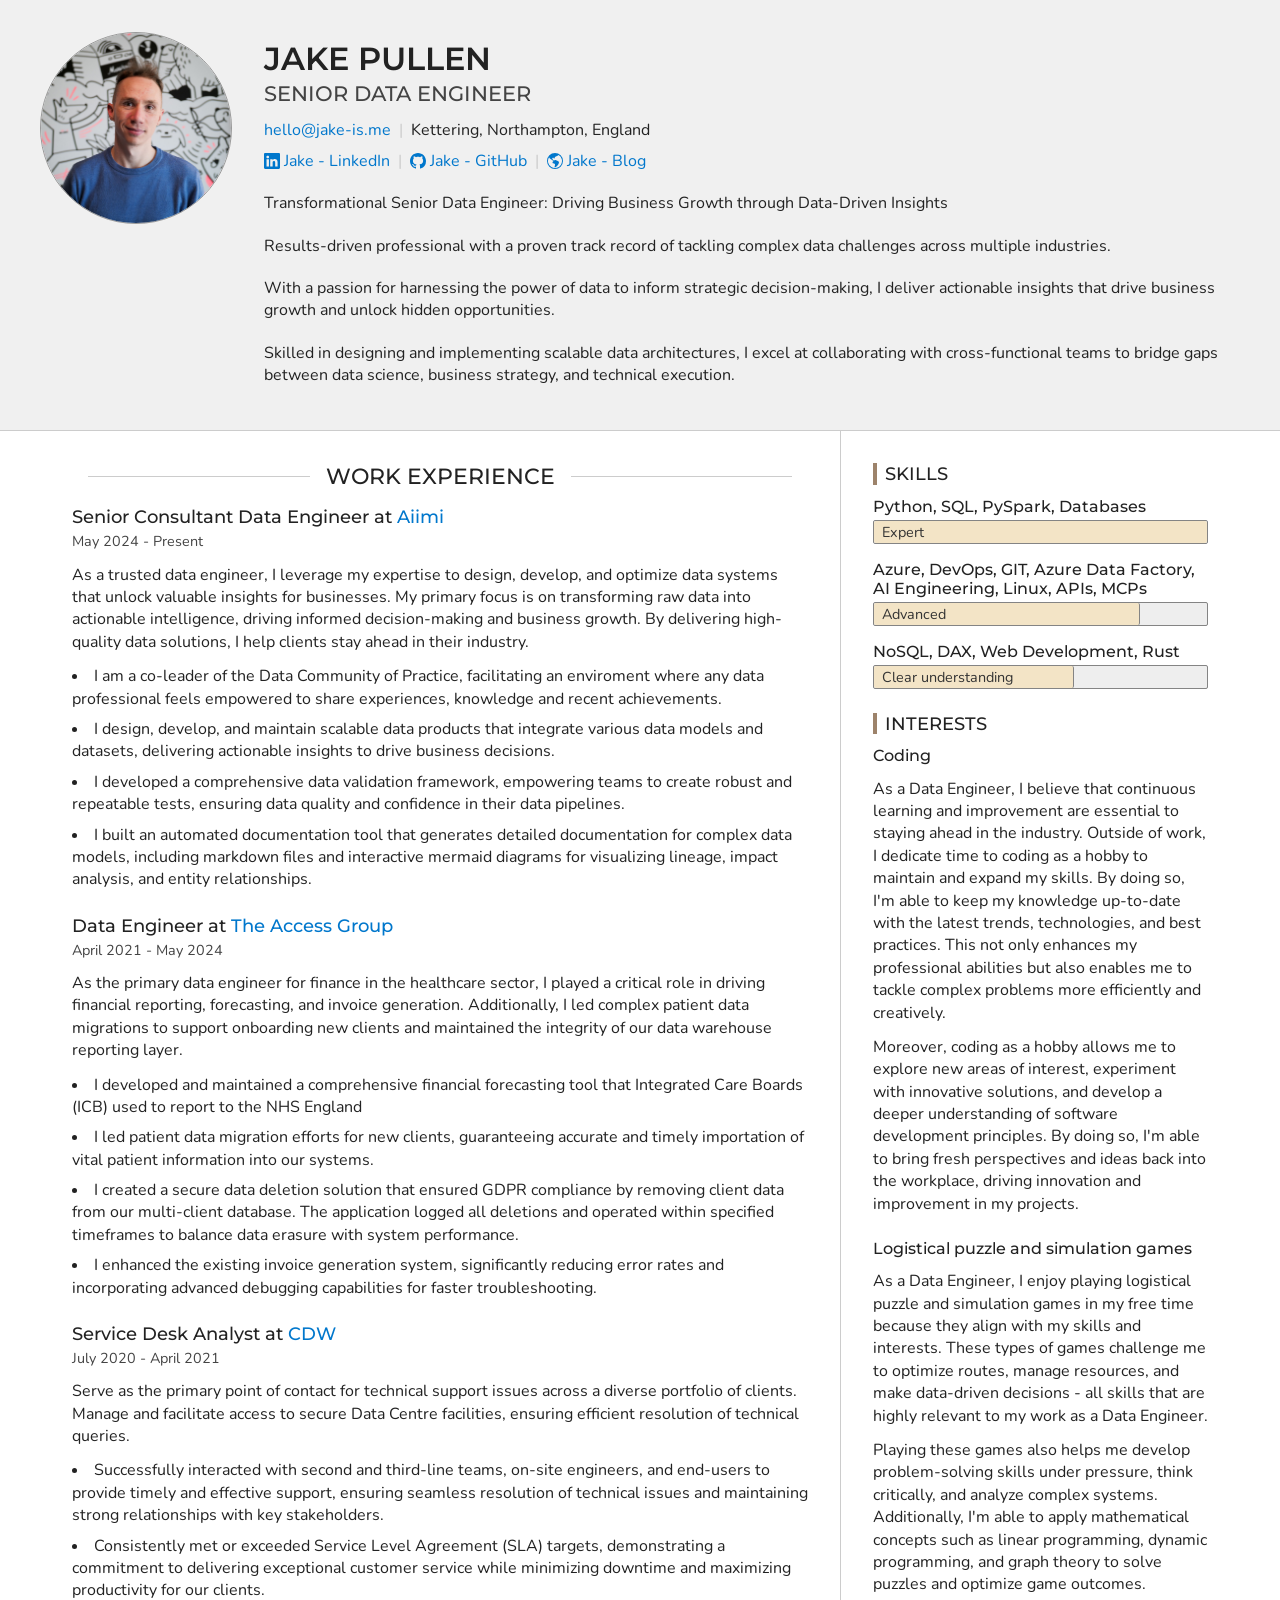
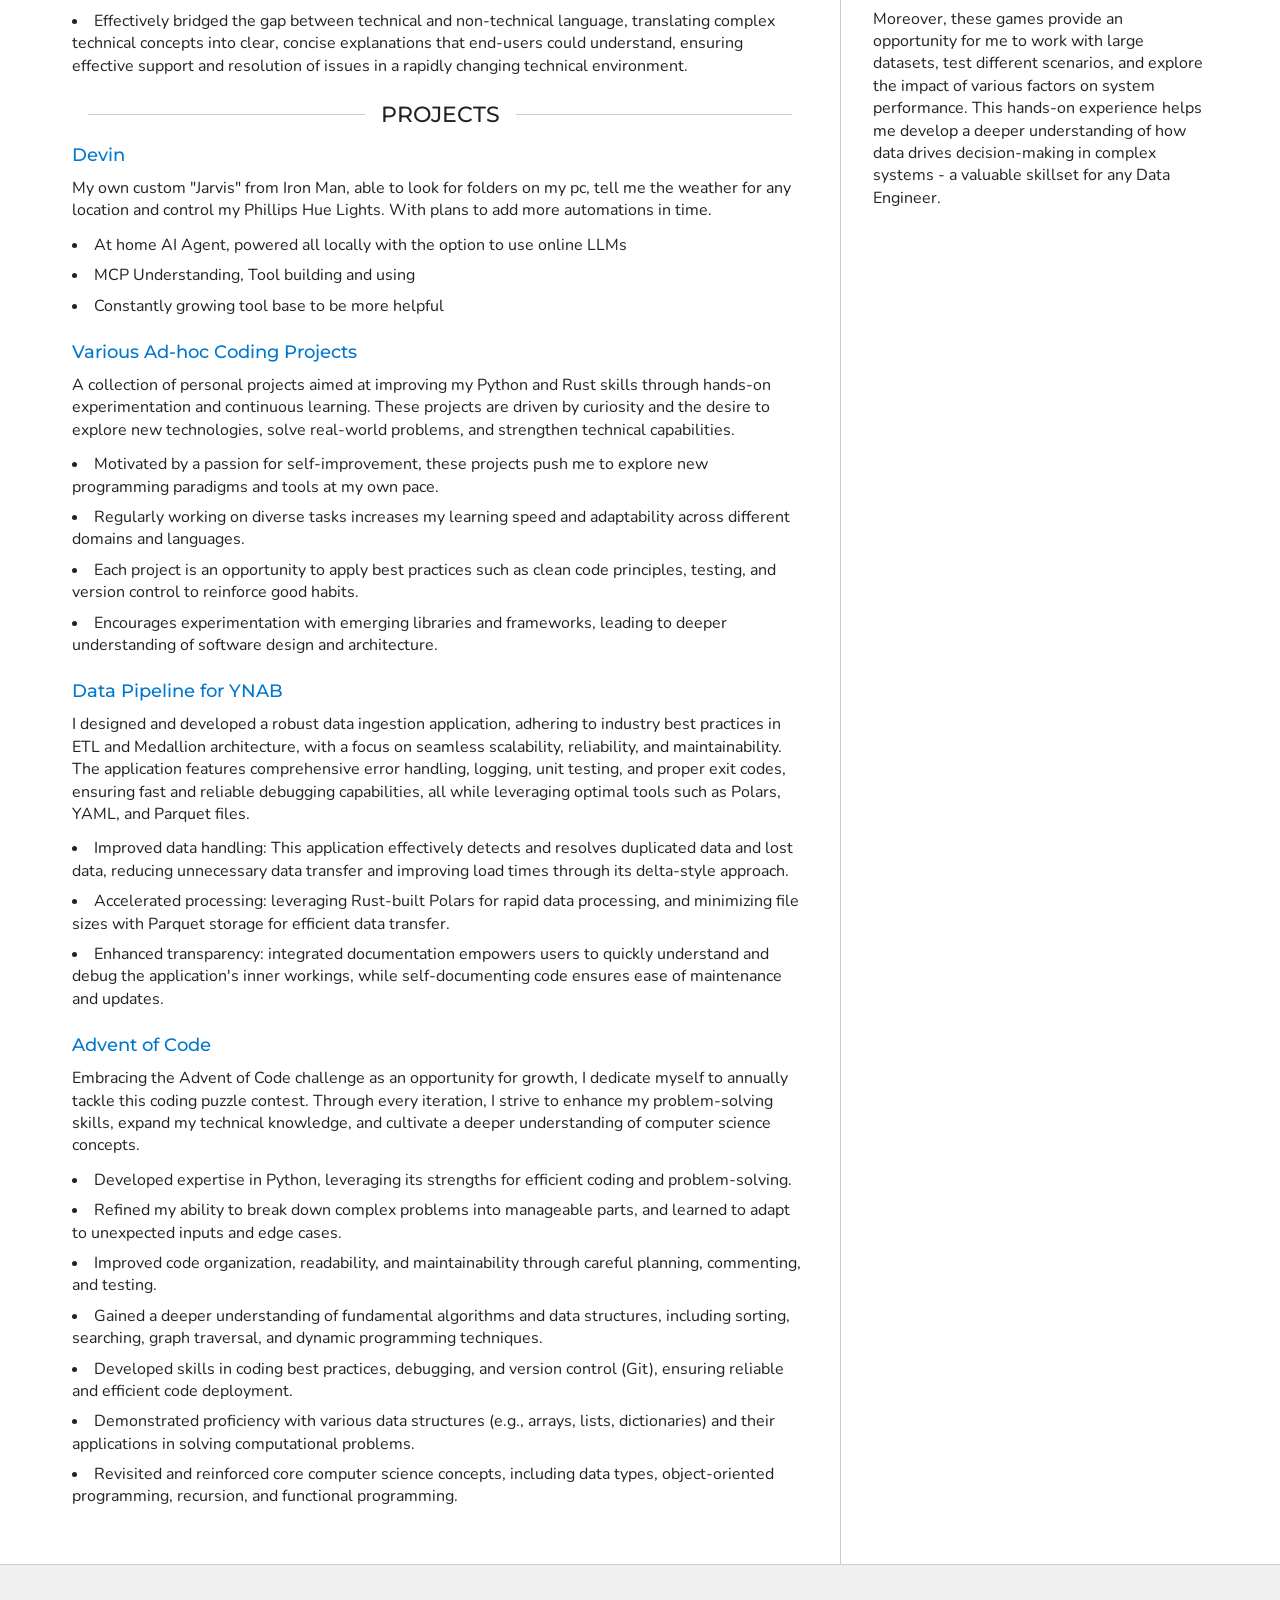
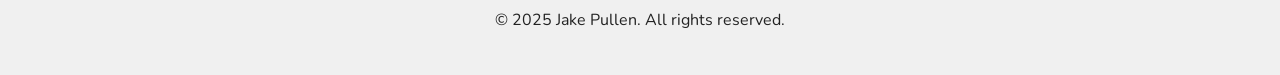
==== commit a204d111: "feat: ✨ Convert to YAML and update Projects" ====
--- a/index.html
+++ b/index.html
@@ -262,21 +262,21 @@
                         <section>
                             <h3>
                                 
-                                <a href="https://github.com/Jake-Pullen/Verity/"
-                                    >Verity</a
-                                >
-                                
-                            </h3>
-                            
-                            <p>Very early stage un-named application for financial budgeting, forecasting and planning</p>
-                             
-                            <ul>
-                                
-                                <li>Early stages of development show strong planning skills.</li>
-                                
-                                <li>Constraint and Test driven development to show high creativity</li>
-                                
-                                <li>Large scale project with big goals to show commitment</li>
+                                <a href="https://github.com/Jake-Pullen/devin/"
+                                    >Devin</a
+                                >
+                                
+                            </h3>
+                            
+                            <p>My own custom &#34;Jarvis&#34; from Iron Man, able to look for folders on my pc, tell me the weather for any location and control my Phillips Hue Lights. With plans to add more automations in time.</p>
+                             
+                            <ul>
+                                
+                                <li>At home AI Agent, powered all locally with the option to use online LLMs</li>
+                                
+                                <li>MCP Understanding, Tool building and using</li>
+                                
+                                <li>Constantly growing tool base to be more helpful</li>
                                 
                             </ul>
                              
@@ -367,35 +367,6 @@
 
                 <!-- Sidebar Section -->
                 <aside>
-                    
-                    <section>
-                        <h2 class="section-heading">Certificates</h2>
-                        
-                        <section>
-                            <h3>Microsoft Certificates</h3>
-                            
-                            <ul>
-                                
-                                <li>Microsoft Data Engineer Associate (DP203)</li>
-                                
-                                <li>Microsoft Power BI Data Analyst Associate (PL300)</li>
-                                
-                            </ul>
-                            
-                        </section>
-                        
-                        <section>
-                            <h3>DataBricks Certificates</h3>
-                            
-                            <ul>
-                                
-                                <li>Databricks Certified Data Engineer Associate (currently studying)</li>
-                                
-                            </ul>
-                            
-                        </section>
-                        
-                    </section>
                      
                     <section>
                         <h2 class="section-heading">Skills</h2>
@@ -419,7 +390,7 @@
                             </li>
                             
                             <li>
-                                <h3>Azure Cloud infrastructure, Azure DevOps, GIT, Azure Data Factory, AI Engineering, Linux, APIs</h3>
+                                <h3>Azure, DevOps, GIT, Azure Data Factory, AI Engineering, Linux, APIs, MCPs</h3>
                                 <div class="skill-bar">
                                     <div
                                         class="skill-bar-fill w-80"
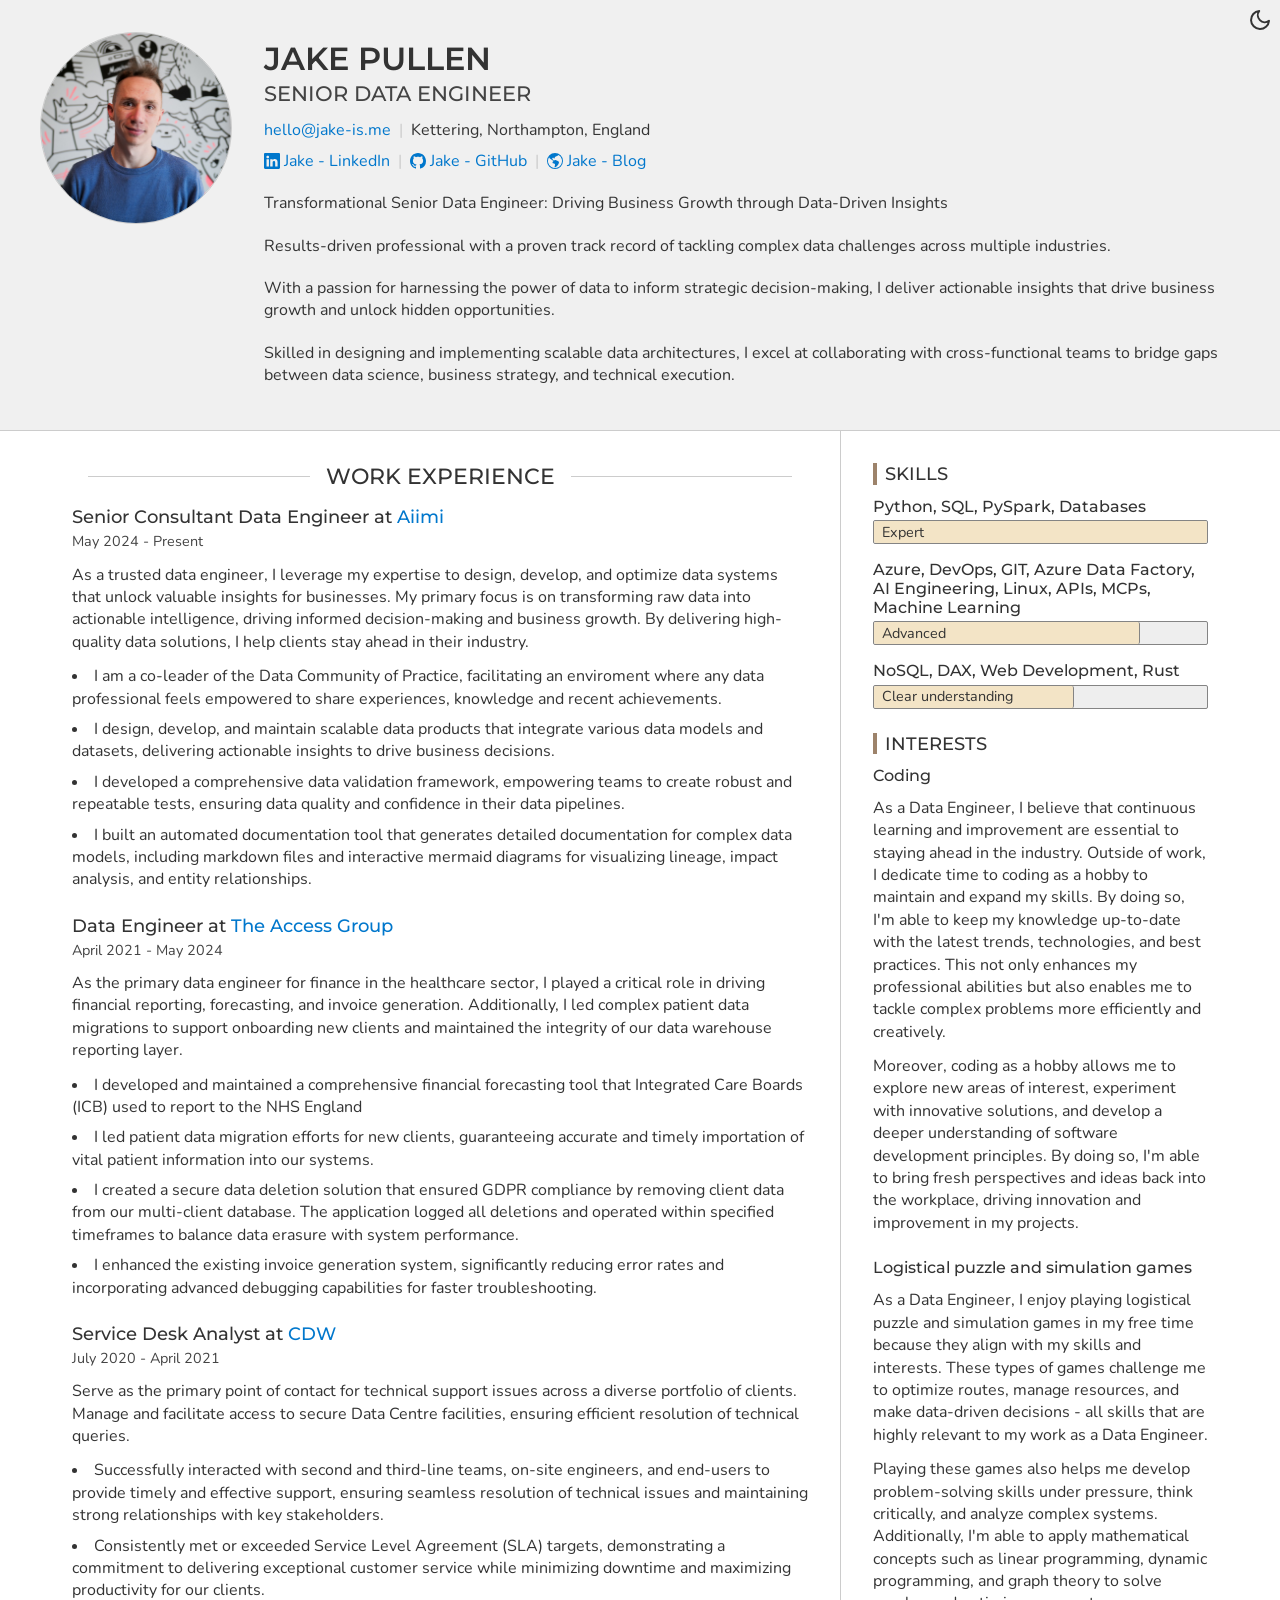
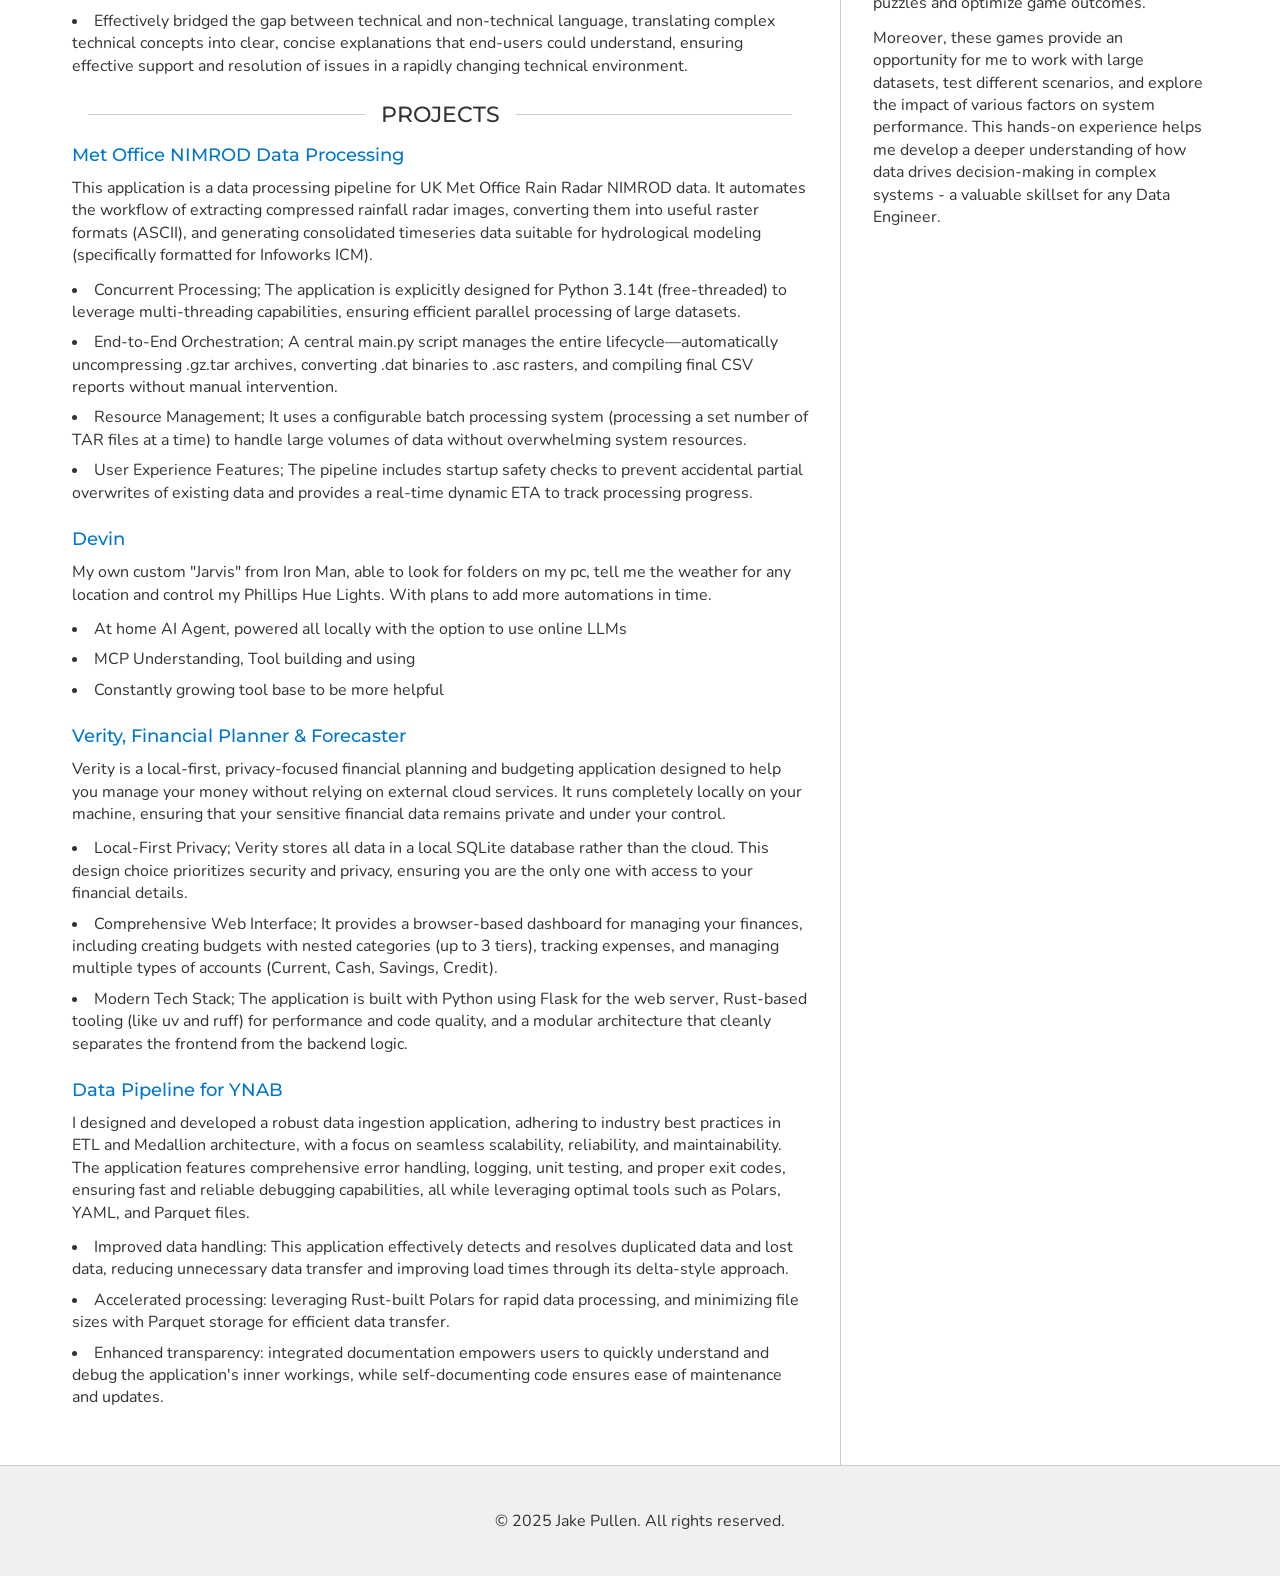
==== commit 8acc7cf0: "feat: ✨ Updated profile and added dark mode" ====
--- a/index.html
+++ b/index.html
@@ -1,103 +1,92 @@
 <!doctype html>
 <html lang="en">
-    <head>
-        <meta charset="utf-8" />
-        <meta name="viewport" content="width=device-width, initial-scale=1" />
-
-        <!-- Site Info -->
-        <title>Jake Pullen - Portfolio</title>
-        <meta name="description" content="Jake Pullen - Transformational Senior Data Engineer: Driving Business Growth through Data-Driven Insights" />
-        <meta name="author" content="Jake Pullen" />
-
-        <!-- Open Graph Tags: The title of the page for social media sharing. It can match the title tag or be more descriptive. -->
-        <meta property="og:title" content="Jake Pullen" />
-
-        <!-- Open Graph Tags: Typically set to "website" for static sites or "article" for content-heavy pages. -->
-        <meta property="og:type" content="website" />
-
-        <!-- Open Graph Tags: The URL of the page, used to ensure link previews resolve to the correct page. -->
-        <meta property="og:url" content="127.0.0.1:5500/index.html" />
-
-        <!-- Open Graph Tags: URL of an image that represents the page. Useful for link previews. -->
-        <meta property="og:image" content="127.0.0.1:5500/img/main_photo.jpg" />
-
-        <!-- Open Graph Tags: Provides an alternative text for the image to improve accessibility. -->
-        <meta property="og:image:alt" content="Jake Pullen Profile Image" />
-
-        <!-- Preconnect for Google Fonts -->
-        <link rel="preconnect" href="https://fonts.googleapis.com" />
-        <link rel="preconnect" href="https://fonts.gstatic.com" crossorigin />
-
-        <!-- Custom Font -->
-        <link
-            href="https://fonts.googleapis.com/css2?family=Montserrat:ital,wght@0,100..900;1,100..900&family=Nunito:ital,wght@0,200..1000;1,200..1000&display=swap"
-            rel="stylesheet"
-        />
-
-        <!-- Stylesheet -->
-        <link rel="stylesheet" href="css/modern_normalize.css" />
-        <link rel="stylesheet" href="css/html5bp.css" />
-        <link rel="stylesheet" href="css/main.css" />
-
-        <!-- Set a theme color that matches your website's primary color -->
-        <meta name="theme-color" content="#fafafa" />
-
-        <!-- Favicon for all browsers -->
-        <link rel="icon" href="img/fav-icon.png" sizes="any" />
-        <link rel="icon" href="img/fav-icon.png" type="image/png" />
-
-        <!-- Apple touch icon for iOS devices -->
-        <link rel="apple-touch-icon" sizes="180x180" href="/icon.png" />
-
-        <!-- Web app manifest for Progressive Web Apps -->
-        <link rel="manifest" href="/site.webmanifest" />
-
-        <!-- Content Security Policy: Uncomment to enhance security by restricting where content can be loaded from (useful for preventing certain attacks like XSS). Update if adding external sources (e.g., Google Fonts, Bootstrap CDN, analytics, etc). -->
-        <!-- <meta http-equiv="Content-Security-Policy" content=" default-src 'self'; script-src 'self' code.jquery.com; style-src 'self' fonts.googleapis.com; font-src fonts.gstatic.com; img-src 'self' images.examplecdn.com; "> -->
-    </head>
-
-    <body>
-        <header class="page-header">
-            <div class="container">
-                <div class="header-top flex-responsive">
-                    
-                    <img
-                        class="header-image"
-                        width="256"
-                        height="256"
-                        src="img/main_photo.jpg"
-                        alt="Jake Pullen Profile Image"
-                    />
-                    
-                    <div class="header-info">
-                        <h1>Jake Pullen</h1>
-                        
-                        <h2 class="header-label">Senior Data Engineer</h2>
-                         
-                        <address>
-                            <ul class="inline-list flex-responsive">
-                                
-                                <li>
-                                    <a href="mailto:hello@jake-is.me"
-                                        >hello@jake-is.me</a
-                                    >
-                                </li>
-                                  
-                                <li>Kettering, Northampton, England</li>
-                                
-                            </ul>
-                        </address>
-                         
+
+<head>
+    <meta charset="utf-8" />
+    <meta name="viewport" content="width=device-width, initial-scale=1" />
+
+    <!-- Site Info -->
+    <title>Jake Pullen - Portfolio</title>
+    <meta name="description" content="Jake Pullen - Transformational Senior Data Engineer: Driving Business Growth through Data-Driven Insights" />
+    <meta name="author" content="Jake Pullen" />
+
+    <!-- Open Graph Tags: The title of the page for social media sharing. It can match the title tag or be more descriptive. -->
+    <meta property="og:title" content="Jake Pullen" />
+
+    <!-- Open Graph Tags: Typically set to "website" for static sites or "article" for content-heavy pages. -->
+    <meta property="og:type" content="website" />
+
+    <!-- Open Graph Tags: The URL of the page, used to ensure link previews resolve to the correct page. -->
+    <meta property="og:url" content="127.0.0.1:5500/index.html" />
+
+    <!-- Open Graph Tags: URL of an image that represents the page. Useful for link previews. -->
+    <meta property="og:image" content="127.0.0.1:5500/img/main_photo.jpg" />
+
+    <!-- Open Graph Tags: Provides an alternative text for the image to improve accessibility. -->
+    <meta property="og:image:alt" content="Jake Pullen Profile Image" />
+
+    <!-- Preconnect for Google Fonts -->
+    <link rel="preconnect" href="https://fonts.googleapis.com" />
+    <link rel="preconnect" href="https://fonts.gstatic.com" crossorigin />
+
+    <!-- Custom Font -->
+    <link
+        href="https://fonts.googleapis.com/css2?family=Montserrat:ital,wght@0,100..900;1,100..900&family=Nunito:ital,wght@0,200..1000;1,200..1000&display=swap"
+        rel="stylesheet" />
+
+    <!-- Stylesheet -->
+    <link rel="stylesheet" href="css/modern_normalize.css" />
+    <link rel="stylesheet" href="css/html5bp.css" />
+    <link rel="stylesheet" href="css/main.css" />
+
+    <!-- Set a theme color that matches your website's primary color -->
+    <meta name="theme-color" content="#fafafa" />
+
+    <!-- Favicon for all browsers -->
+    <link rel="icon" href="img/fav-icon.png" sizes="any" />
+    <link rel="icon" href="img/fav-icon.png" type="image/png" />
+
+    <!-- Apple touch icon for iOS devices -->
+    <link rel="apple-touch-icon" sizes="180x180" href="/icon.png" />
+
+    <!-- Web app manifest for Progressive Web Apps -->
+    <link rel="manifest" href="/site.webmanifest" />
+
+    <!-- Content Security Policy: Uncomment to enhance security by restricting where content can be loaded from (useful for preventing certain attacks like XSS). Update if adding external sources (e.g., Google Fonts, Bootstrap CDN, analytics, etc). -->
+    <!-- <meta http-equiv="Content-Security-Policy" content=" default-src 'self'; script-src 'self' code.jquery.com; style-src 'self' fonts.googleapis.com; font-src fonts.gstatic.com; img-src 'self' images.examplecdn.com; "> -->
+</head>
+
+<body>
+    <header class="page-header">
+        <div class="container">
+            <div class="header-top flex-responsive">
+                
+                <img class="header-image" width="256" height="256" src="img/main_photo.jpg"
+                    alt="Jake Pullen Profile Image" />
+                
+                <div class="header-info">
+                    <h1>Jake Pullen</h1>
+                    
+                    <h2 class="header-label">Senior Data Engineer</h2>
+                     
+                    <address>
                         <ul class="inline-list flex-responsive">
                             
                             <li>
-                                <a
-                                    href="https://www.linkedin.com/in/jake-pullen/"
-                                    rel="noopener noreferrer"
-                                    aria-label="Jake - LinkedIn"
-                                    class="link-with-icon"
-                                >
-                                    <svg aria-hidden="true"
+                                <a href="mailto:hello@jake-is.me">hello@jake-is.me</a>
+                            </li>
+                              
+                            <li>Kettering, Northampton, England</li>
+                            
+                        </ul>
+                    </address>
+                     
+                    <ul class="inline-list flex-responsive">
+                        
+                        <li>
+                            <a href="https://www.linkedin.com/in/jake-pullen/" rel="noopener noreferrer" aria-label="Jake - LinkedIn"
+                                class="link-with-icon">
+                                <svg aria-hidden="true"
      xmlns="http://www.w3.org/2000/svg"
      role="img"
      width="16"
@@ -108,17 +97,13 @@
   <path d="M0 1.146C0 .513.526 0 1.175 0h13.65C15.474 0 16 .513 16 1.146v13.708c0 .633-.526 1.146-1.175 1.146H1.175C.526 16 0 15.487 0 14.854zm4.943 12.248V6.169H2.542v7.225zm-1.2-8.212c.837 0 1.358-.554 1.358-1.248-.015-.709-.52-1.248-1.342-1.248S2.4 3.226 2.4 3.934c0 .694.521 1.248 1.327 1.248zm4.908 8.212V9.359c0-.216.016-.432.08-.586.173-.431.568-.878 1.232-.878.869 0 1.216.662 1.216 1.634v3.865h2.401V9.25c0-2.22-1.184-3.252-2.764-3.252-1.274 0-1.845.7-2.165 1.193v.025h-.016l.016-.025V6.169h-2.4c.03.678 0 7.225 0 7.225z" />
 </svg>
  Jake - LinkedIn
-                                </a>
-                            </li>
-                            
-                            <li>
-                                <a
-                                    href="https://github.com/Jake-Pullen"
-                                    rel="noopener noreferrer"
-                                    aria-label="Jake - GitHub"
-                                    class="link-with-icon"
-                                >
-                                    <svg aria-hidden="true"
+                            </a>
+                        </li>
+                        
+                        <li>
+                            <a href="https://github.com/Jake-Pullen" rel="noopener noreferrer" aria-label="Jake - GitHub"
+                                class="link-with-icon">
+                                <svg aria-hidden="true"
      xmlns="http://www.w3.org/2000/svg"
      role="img"
      width="16"
@@ -129,17 +114,13 @@
   <path d="M8 0C3.58 0 0 3.58 0 8c0 3.54 2.29 6.53 5.47 7.59.4.07.55-.17.55-.38 0-.19-.01-.82-.01-1.49-2.01.37-2.53-.49-2.69-.94-.09-.23-.48-.94-.82-1.13-.28-.15-.68-.52-.01-.53.63-.01 1.08.58 1.23.82.72 1.21 1.87.87 2.33.66.07-.52.28-.87.51-1.07-1.78-.2-3.64-.89-3.64-3.95 0-.87.31-1.59.82-2.15-.08-.2-.36-1.02.08-2.12 0 0 .67-.21 2.2.82.64-.18 1.32-.27 2-.27s1.36.09 2 .27c1.53-1.04 2.2-.82 2.2-.82.44 1.1.16 1.92.08 2.12.51.56.82 1.27.82 2.15 0 3.07-1.87 3.75-3.65 3.95.29.25.54.73.54 1.48 0 1.07-.01 1.93-.01 2.2 0 .21.15.46.55.38A8.01 8.01 0 0 0 16 8c0-4.42-3.58-8-8-8" />
 </svg>
  Jake - GitHub
-                                </a>
-                            </li>
-                            
-                            <li>
-                                <a
-                                    href="/blog"
-                                    rel="noopener noreferrer"
-                                    aria-label="Jake - Blog"
-                                    class="link-with-icon"
-                                >
-                                    <svg aria-hidden="true"
+                            </a>
+                        </li>
+                        
+                        <li>
+                            <a href="/blog" rel="noopener noreferrer" aria-label="Jake - Blog"
+                                class="link-with-icon">
+                                <svg aria-hidden="true"
      xmlns="http://www.w3.org/2000/svg"
      role="img"
      width="16"
@@ -150,317 +131,302 @@
   <path d="M8 0a8 8 0 1 0 0 16A8 8 0 0 0 8 0M2.04 4.326c.325 1.329 2.532 2.54 3.717 3.19.48.263.793.434.743.484q-.121.12-.242.234c-.416.396-.787.749-.758 1.266.035.634.618.824 1.214 1.017.577.188 1.168.38 1.286.983.082.417-.075.988-.22 1.52-.215.782-.406 1.48.22 1.48 1.5-.5 3.798-3.186 4-5 .138-1.243-2-2-3.5-2.5-.478-.16-.755.081-.99.284-.172.15-.322.279-.51.216-.445-.148-2.5-2-1.5-2.5.78-.39.952-.171 1.227.182.078.099.163.208.273.318.609.304.662-.132.723-.633.039-.322.081-.671.277-.867.434-.434 1.265-.791 2.028-1.12.712-.306 1.365-.587 1.579-.88A7 7 0 1 1 2.04 4.327Z" />
 </svg>
  Jake - Blog
-                                </a>
-                            </li>
-                            
-                        </ul>
-                          
-                        <p class="header-summary">Transformational Senior Data Engineer: Driving Business Growth through Data-Driven Insights</p>
-                        
-                        <p class="header-summary">Results-driven professional with a proven track record of tackling complex data challenges across multiple industries.</p>
-                        
-                        <p class="header-summary">With a passion for harnessing the power of data to inform strategic decision-making, I deliver actionable insights that drive business growth and unlock hidden opportunities.</p>
-                        
-                        <p class="header-summary">Skilled in designing and implementing scalable data architectures, I excel at collaborating with cross-functional teams to bridge gaps between data science, business strategy, and technical execution.</p>
-                         
-                    </div>
+                            </a>
+                        </li>
+                        
+                    </ul>
+                      
+                    <p class="header-summary">Transformational Senior Data Engineer: Driving Business Growth through Data-Driven Insights</p>
+                    
+                    <p class="header-summary">Results-driven professional with a proven track record of tackling complex data challenges across multiple industries.</p>
+                    
+                    <p class="header-summary">With a passion for harnessing the power of data to inform strategic decision-making, I deliver actionable insights that drive business growth and unlock hidden opportunities.</p>
+                    
+                    <p class="header-summary">Skilled in designing and implementing scalable data architectures, I excel at collaborating with cross-functional teams to bridge gaps between data science, business strategy, and technical execution.</p>
+                     
                 </div>
             </div>
-        </header>
-
-        <div class="page-content">
-            <div class="container">
-                <main>
-                    
-                    <section>
-                        <h2 class="section-heading">Work Experience</h2>
-                        
-                        <section>
-                            <h3>
-                                 Senior Consultant Data Engineer at
-                                <a href="https://www.aiimi.com/">Aiimi</a>
-                                
-                            </h3>
-                            
-                            <p class="section-label">
-                                May 2024 - Present
-                            </p>
-                             
-                            <p>As a trusted data engineer, I leverage my expertise to design, develop, and optimize data systems that unlock valuable insights for businesses. My primary focus is on transforming raw data into actionable intelligence, driving informed decision-making and business growth. By delivering high-quality data solutions, I help clients stay ahead in their industry.</p>
-                             
-                            <ul>
-                                
-                                <li>I am a co-leader of the Data Community of Practice, facilitating an enviroment where any data professional feels empowered to share experiences, knowledge and recent achievements.</li>
-                                
-                                <li>I design, develop, and maintain scalable data products that integrate various data models and datasets, delivering actionable insights to drive business decisions.</li>
-                                
-                                <li>I developed a comprehensive data validation framework, empowering teams to create robust and repeatable tests, ensuring data quality and confidence in their data pipelines.</li>
-                                
-                                <li>I built an automated documentation tool that generates detailed documentation for complex data models, including markdown files and interactive mermaid diagrams for visualizing lineage, impact analysis, and entity relationships.</li>
-                                
-                            </ul>
-                            
-                        </section>
-                        
-                        <section>
-                            <h3>
-                                 Data Engineer at
-                                <a href="https://www.theaccessgroup.com/">The Access Group</a>
-                                
-                            </h3>
-                            
-                            <p class="section-label">
-                                April 2021 - May 2024
-                            </p>
-                             
-                            <p>As the primary data engineer for finance in the healthcare sector, I played a critical role in driving financial reporting, forecasting, and invoice generation. Additionally, I led complex patient data migrations to support onboarding new clients and maintained the integrity of our data warehouse reporting layer.</p>
-                             
-                            <ul>
-                                
-                                <li>I developed and maintained a comprehensive financial forecasting tool that Integrated Care Boards (ICB) used to report to the NHS England</li>
-                                
-                                <li>I led patient data migration efforts for new clients, guaranteeing accurate and timely importation of vital patient information into our systems.</li>
-                                
-                                <li>I created a secure data deletion solution that ensured GDPR compliance by removing client data from our multi-client database. The application logged all deletions and operated within specified timeframes to balance data erasure with system performance.</li>
-                                
-                                <li>I enhanced the existing invoice generation system, significantly reducing error rates and incorporating advanced debugging capabilities for faster troubleshooting.</li>
-                                
-                            </ul>
-                            
-                        </section>
-                        
-                        <section>
-                            <h3>
-                                 Service Desk Analyst at
-                                <a href="https://www.uk.cdw.com/">CDW</a>
-                                
-                            </h3>
-                            
-                            <p class="section-label">
-                                July 2020 - April 2021
-                            </p>
-                             
-                            <p>Serve as the primary point of contact for technical support issues across a diverse portfolio of clients. Manage and facilitate access to secure Data Centre facilities, ensuring efficient resolution of technical queries.</p>
-                             
-                            <ul>
-                                
-                                <li>Successfully interacted with second and third-line teams, on-site engineers, and end-users to provide timely and effective support, ensuring seamless resolution of technical issues and maintaining strong relationships with key stakeholders.</li>
-                                
-                                <li>Consistently met or exceeded Service Level Agreement (SLA) targets, demonstrating a commitment to delivering exceptional customer service while minimizing downtime and maximizing productivity for our clients.</li>
-                                
-                                <li>Effectively bridged the gap between technical and non-technical language, translating complex technical concepts into clear, concise explanations that end-users could understand, ensuring effective support and resolution of issues in a rapidly changing technical environment.</li>
-                                
-                            </ul>
-                            
-                        </section>
-                        
-                    </section>
-                     
-                    <section>
-                        <h2 class="section-heading">Projects</h2>
-                        
-                        <section>
-                            <h3>
-                                
-                                <a href="https://github.com/Jake-Pullen/devin/"
-                                    >Devin</a
-                                >
-                                
-                            </h3>
-                            
-                            <p>My own custom &#34;Jarvis&#34; from Iron Man, able to look for folders on my pc, tell me the weather for any location and control my Phillips Hue Lights. With plans to add more automations in time.</p>
-                             
-                            <ul>
-                                
-                                <li>At home AI Agent, powered all locally with the option to use online LLMs</li>
-                                
-                                <li>MCP Understanding, Tool building and using</li>
-                                
-                                <li>Constantly growing tool base to be more helpful</li>
-                                
-                            </ul>
-                             
-                        </section>
-                        
-                        <section>
-                            <h3>
-                                
-                                <a href="https://github.com/Jake-Pullen"
-                                    >Various Ad-hoc Coding Projects</a
-                                >
-                                
-                            </h3>
-                            
-                            <p>A collection of personal projects aimed at improving my Python and Rust skills through hands-on experimentation and continuous learning. These projects are driven by curiosity and the desire to explore new technologies, solve real-world problems, and strengthen technical capabilities.</p>
-                             
-                            <ul>
-                                
-                                <li>Motivated by a passion for self-improvement, these projects push me to explore new programming paradigms and tools at my own pace.</li>
-                                
-                                <li>Regularly working on diverse tasks increases my learning speed and adaptability across different domains and languages.</li>
-                                
-                                <li>Each project is an opportunity to apply best practices such as clean code principles, testing, and version control to reinforce good habits.</li>
-                                
-                                <li>Encourages experimentation with emerging libraries and frameworks, leading to deeper understanding of software design and architecture.</li>
-                                
-                            </ul>
-                             
-                        </section>
-                        
-                        <section>
-                            <h3>
-                                
-                                <a href="https://github.com/Jake-Pullen/data_pipeline_for_YNAB/"
-                                    >Data Pipeline for YNAB</a
-                                >
-                                
-                            </h3>
-                            
-                            <p>I designed and developed a robust data ingestion application, adhering to industry best practices in ETL and Medallion architecture, with a focus on seamless scalability, reliability, and maintainability. The application features comprehensive error handling, logging, unit testing, and proper exit codes, ensuring fast and reliable debugging capabilities, all while leveraging optimal tools such as Polars, YAML, and Parquet files.</p>
-                             
-                            <ul>
-                                
-                                <li>Improved data handling: This application effectively detects and resolves duplicated data and lost data, reducing unnecessary data transfer and improving load times through its delta-style approach.</li>
-                                
-                                <li>Accelerated processing: leveraging Rust-built Polars for rapid data processing, and minimizing file sizes with Parquet storage for efficient data transfer.</li>
-                                
-                                <li>Enhanced transparency: integrated documentation empowers users to quickly understand and debug the application&#39;s inner workings, while self-documenting code ensures ease of maintenance and updates.</li>
-                                
-                            </ul>
-                             
-                        </section>
-                        
-                        <section>
-                            <h3>
-                                
-                                <a href="https://github.com/Jake-Pullen/advent_of_code"
-                                    >Advent of Code</a
-                                >
-                                
-                            </h3>
-                            
-                            <p>Embracing the Advent of Code challenge as an opportunity for growth, I dedicate myself to annually tackle this coding puzzle contest. Through every iteration, I strive to enhance my problem-solving skills, expand my technical knowledge, and cultivate a deeper understanding of computer science concepts.</p>
-                             
-                            <ul>
-                                
-                                <li>Developed expertise in Python, leveraging its strengths for efficient coding and problem-solving.</li>
-                                
-                                <li>Refined my ability to break down complex problems into manageable parts, and learned to adapt to unexpected inputs and edge cases.</li>
-                                
-                                <li>Improved code organization, readability, and maintainability through careful planning, commenting, and testing.</li>
-                                
-                                <li>Gained a deeper understanding of fundamental algorithms and data structures, including sorting, searching, graph traversal, and dynamic programming techniques.</li>
-                                
-                                <li>Developed skills in coding best practices, debugging, and version control (Git), ensuring reliable and efficient code deployment.</li>
-                                
-                                <li>Demonstrated proficiency with various data structures (e.g., arrays, lists, dictionaries) and their applications in solving computational problems.</li>
-                                
-                                <li>Revisited and reinforced core computer science concepts, including data types, object-oriented programming, recursion, and functional programming.</li>
-                                
-                            </ul>
-                             
-                        </section>
-                        
-                    </section>
-                      
-                </main>
-
-                <!-- Sidebar Section -->
-                <aside>
-                     
-                    <section>
-                        <h2 class="section-heading">Skills</h2>
-                        <ul class="unstyled-list">
-                            
-                            <li>
-                                <h3>Python, SQL, PySpark, Databases</h3>
-                                <div class="skill-bar">
-                                    <div
-                                        class="skill-bar-fill w-100"
-                                        role="meter"
-                                        aria-valuenow="100"
-                                        aria-valuemin="0"
-                                        aria-valuemax="100"
-                                    >
-                                        <span class="skill-bar-label"
-                                            >Expert</span
-                                        >
-                                    </div>
+        </div>
+        <button class="theme-toggle" id="theme-toggle" aria-label="Toggle Dark Mode">
+            <!-- Sun Icon -->
+            <svg class="icon-sun" xmlns="http://www.w3.org/2000/svg" width="24" height="24" viewBox="0 0 24 24"
+                fill="none" stroke="currentColor" stroke-width="2" stroke-linecap="round" stroke-linejoin="round">
+                <circle cx="12" cy="12" r="5"></circle>
+                <line x1="12" y1="1" x2="12" y2="3"></line>
+                <line x1="12" y1="21" x2="12" y2="23"></line>
+                <line x1="4.22" y1="4.22" x2="5.64" y2="5.64"></line>
+                <line x1="18.36" y1="18.36" x2="19.78" y2="19.78"></line>
+                <line x1="1" y1="12" x2="3" y2="12"></line>
+                <line x1="21" y1="12" x2="23" y2="12"></line>
+                <line x1="4.22" y1="19.78" x2="5.64" y2="18.36"></line>
+                <line x1="18.36" y1="5.64" x2="19.78" y2="4.22"></line>
+            </svg>
+            <!-- Moon Icon -->
+            <svg class="icon-moon" xmlns="http://www.w3.org/2000/svg" width="24" height="24" viewBox="0 0 24 24"
+                fill="none" stroke="currentColor" stroke-width="2" stroke-linecap="round" stroke-linejoin="round">
+                <path d="M21 12.79A9 9 0 1 1 11.21 3 7 7 0 0 0 21 12.79z"></path>
+            </svg>
+        </button>
+        </div>
+    </header>
+
+    <div class="page-content">
+        <div class="container">
+            <main>
+                
+                <section>
+                    <h2 class="section-heading">Work Experience</h2>
+                    
+                    <section>
+                        <h3>
+                             Senior Consultant Data Engineer at
+                            <a href="https://www.aiimi.com/">Aiimi</a>
+                            
+                        </h3>
+                        
+                        <p class="section-label">
+                            May 2024 - Present
+                        </p>
+                         
+                        <p>As a trusted data engineer, I leverage my expertise to design, develop, and optimize data systems that unlock valuable insights for businesses. My primary focus is on transforming raw data into actionable intelligence, driving informed decision-making and business growth. By delivering high-quality data solutions, I help clients stay ahead in their industry.</p>
+                         
+                        <ul>
+                            
+                            <li>I am a co-leader of the Data Community of Practice, facilitating an enviroment where any data professional feels empowered to share experiences, knowledge and recent achievements.</li>
+                            
+                            <li>I design, develop, and maintain scalable data products that integrate various data models and datasets, delivering actionable insights to drive business decisions.</li>
+                            
+                            <li>I developed a comprehensive data validation framework, empowering teams to create robust and repeatable tests, ensuring data quality and confidence in their data pipelines.</li>
+                            
+                            <li>I built an automated documentation tool that generates detailed documentation for complex data models, including markdown files and interactive mermaid diagrams for visualizing lineage, impact analysis, and entity relationships.</li>
+                            
+                        </ul>
+                        
+                    </section>
+                    
+                    <section>
+                        <h3>
+                             Data Engineer at
+                            <a href="https://www.theaccessgroup.com/">The Access Group</a>
+                            
+                        </h3>
+                        
+                        <p class="section-label">
+                            April 2021 - May 2024
+                        </p>
+                         
+                        <p>As the primary data engineer for finance in the healthcare sector, I played a critical role in driving financial reporting, forecasting, and invoice generation. Additionally, I led complex patient data migrations to support onboarding new clients and maintained the integrity of our data warehouse reporting layer.</p>
+                         
+                        <ul>
+                            
+                            <li>I developed and maintained a comprehensive financial forecasting tool that Integrated Care Boards (ICB) used to report to the NHS England</li>
+                            
+                            <li>I led patient data migration efforts for new clients, guaranteeing accurate and timely importation of vital patient information into our systems.</li>
+                            
+                            <li>I created a secure data deletion solution that ensured GDPR compliance by removing client data from our multi-client database. The application logged all deletions and operated within specified timeframes to balance data erasure with system performance.</li>
+                            
+                            <li>I enhanced the existing invoice generation system, significantly reducing error rates and incorporating advanced debugging capabilities for faster troubleshooting.</li>
+                            
+                        </ul>
+                        
+                    </section>
+                    
+                    <section>
+                        <h3>
+                             Service Desk Analyst at
+                            <a href="https://www.uk.cdw.com/">CDW</a>
+                            
+                        </h3>
+                        
+                        <p class="section-label">
+                            July 2020 - April 2021
+                        </p>
+                         
+                        <p>Serve as the primary point of contact for technical support issues across a diverse portfolio of clients. Manage and facilitate access to secure Data Centre facilities, ensuring efficient resolution of technical queries.</p>
+                         
+                        <ul>
+                            
+                            <li>Successfully interacted with second and third-line teams, on-site engineers, and end-users to provide timely and effective support, ensuring seamless resolution of technical issues and maintaining strong relationships with key stakeholders.</li>
+                            
+                            <li>Consistently met or exceeded Service Level Agreement (SLA) targets, demonstrating a commitment to delivering exceptional customer service while minimizing downtime and maximizing productivity for our clients.</li>
+                            
+                            <li>Effectively bridged the gap between technical and non-technical language, translating complex technical concepts into clear, concise explanations that end-users could understand, ensuring effective support and resolution of issues in a rapidly changing technical environment.</li>
+                            
+                        </ul>
+                        
+                    </section>
+                    
+                </section>
+                 
+                <section>
+                    <h2 class="section-heading">Projects</h2>
+                    
+                    <section>
+                        <h3>
+                            
+                            <a href="https://github.com/Jake-Pullen/met_office_radar_data">Met Office NIMROD Data Processing</a>
+                            
+                        </h3>
+                        
+                        <p>This application is a data processing pipeline for UK Met Office Rain Radar NIMROD data. It automates the workflow of extracting compressed rainfall radar images, converting them into useful raster formats (ASCII), and generating consolidated timeseries data suitable for hydrological modeling (specifically formatted for Infoworks ICM).</p>
+                         
+                        <ul>
+                            
+                            <li>Concurrent Processing; The application is explicitly designed for Python 3.14t (free-threaded) to leverage multi-threading capabilities, ensuring efficient parallel processing of large datasets.</li>
+                            
+                            <li>End-to-End Orchestration; A central main.py script manages the entire lifecycle—automatically uncompressing .gz.tar archives, converting .dat binaries to .asc rasters, and compiling final CSV reports without manual intervention.</li>
+                            
+                            <li>Resource Management; It uses a configurable batch processing system (processing a set number of TAR files at a time) to handle large volumes of data without overwhelming system resources.</li>
+                            
+                            <li>User Experience Features; The pipeline includes startup safety checks to prevent accidental partial overwrites of existing data and provides a real-time dynamic ETA to track processing progress.</li>
+                            
+                        </ul>
+                         
+                    </section>
+                    
+                    <section>
+                        <h3>
+                            
+                            <a href="https://github.com/Jake-Pullen/devin/">Devin</a>
+                            
+                        </h3>
+                        
+                        <p>My own custom &#34;Jarvis&#34; from Iron Man, able to look for folders on my pc, tell me the weather for any location and control my Phillips Hue Lights. With plans to add more automations in time.</p>
+                         
+                        <ul>
+                            
+                            <li>At home AI Agent, powered all locally with the option to use online LLMs</li>
+                            
+                            <li>MCP Understanding, Tool building and using</li>
+                            
+                            <li>Constantly growing tool base to be more helpful</li>
+                            
+                        </ul>
+                         
+                    </section>
+                    
+                    <section>
+                        <h3>
+                            
+                            <a href="https://github.com/Jake-Pullen">Verity, Financial Planner &amp; Forecaster</a>
+                            
+                        </h3>
+                        
+                        <p>Verity is a local-first, privacy-focused financial planning and budgeting application designed to help you manage your money without relying on external cloud services. It runs completely locally on your machine, ensuring that your sensitive financial data remains private and under your control.</p>
+                         
+                        <ul>
+                            
+                            <li>Local-First Privacy; Verity stores all data in a local SQLite database rather than the cloud. This design choice prioritizes security and privacy, ensuring you are the only one with access to your financial details.</li>
+                            
+                            <li>Comprehensive Web Interface; It provides a browser-based dashboard for managing your finances, including creating budgets with nested categories (up to 3 tiers), tracking expenses, and managing multiple types of accounts (Current, Cash, Savings, Credit).</li>
+                            
+                            <li>Modern Tech Stack; The application is built with Python using Flask for the web server, Rust-based tooling (like uv and ruff) for performance and code quality, and a modular architecture that cleanly separates the frontend from the backend logic.</li>
+                            
+                        </ul>
+                         
+                    </section>
+                    
+                    <section>
+                        <h3>
+                            
+                            <a href="https://github.com/Jake-Pullen/data_pipeline_for_YNAB/">Data Pipeline for YNAB</a>
+                            
+                        </h3>
+                        
+                        <p>I designed and developed a robust data ingestion application, adhering to industry best practices in ETL and Medallion architecture, with a focus on seamless scalability, reliability, and maintainability. The application features comprehensive error handling, logging, unit testing, and proper exit codes, ensuring fast and reliable debugging capabilities, all while leveraging optimal tools such as Polars, YAML, and Parquet files.</p>
+                         
+                        <ul>
+                            
+                            <li>Improved data handling: This application effectively detects and resolves duplicated data and lost data, reducing unnecessary data transfer and improving load times through its delta-style approach.</li>
+                            
+                            <li>Accelerated processing: leveraging Rust-built Polars for rapid data processing, and minimizing file sizes with Parquet storage for efficient data transfer.</li>
+                            
+                            <li>Enhanced transparency: integrated documentation empowers users to quickly understand and debug the application&#39;s inner workings, while self-documenting code ensures ease of maintenance and updates.</li>
+                            
+                        </ul>
+                         
+                    </section>
+                    
+                </section>
+                  
+            </main>
+
+            <!-- Sidebar Section -->
+            <aside>
+                 
+                <section>
+                    <h2 class="section-heading">Skills</h2>
+                    <ul class="unstyled-list">
+                        
+                        <li>
+                            <h3>Python, SQL, PySpark, Databases</h3>
+                            <div class="skill-bar">
+                                <div class="skill-bar-fill w-100" role="meter"
+                                    aria-valuenow="100" aria-valuemin="0" aria-valuemax="100">
+                                    <span class="skill-bar-label">Expert</span>
                                 </div>
-                            </li>
-                            
-                            <li>
-                                <h3>Azure, DevOps, GIT, Azure Data Factory, AI Engineering, Linux, APIs, MCPs</h3>
-                                <div class="skill-bar">
-                                    <div
-                                        class="skill-bar-fill w-80"
-                                        role="meter"
-                                        aria-valuenow="80"
-                                        aria-valuemin="0"
-                                        aria-valuemax="100"
-                                    >
-                                        <span class="skill-bar-label"
-                                            >Advanced</span
-                                        >
-                                    </div>
+                            </div>
+                        </li>
+                        
+                        <li>
+                            <h3>Azure, DevOps, GIT, Azure Data Factory, AI Engineering, Linux, APIs, MCPs, Machine Learning</h3>
+                            <div class="skill-bar">
+                                <div class="skill-bar-fill w-80" role="meter"
+                                    aria-valuenow="80" aria-valuemin="0" aria-valuemax="100">
+                                    <span class="skill-bar-label">Advanced</span>
                                 </div>
-                            </li>
-                            
-                            <li>
-                                <h3>NoSQL, DAX, Web Development, Rust</h3>
-                                <div class="skill-bar">
-                                    <div
-                                        class="skill-bar-fill w-60"
-                                        role="meter"
-                                        aria-valuenow="60"
-                                        aria-valuemin="0"
-                                        aria-valuemax="100"
-                                    >
-                                        <span class="skill-bar-label"
-                                            >Clear understanding</span
-                                        >
-                                    </div>
+                            </div>
+                        </li>
+                        
+                        <li>
+                            <h3>NoSQL, DAX, Web Development, Rust</h3>
+                            <div class="skill-bar">
+                                <div class="skill-bar-fill w-60" role="meter"
+                                    aria-valuenow="60" aria-valuemin="0" aria-valuemax="100">
+                                    <span class="skill-bar-label">Clear understanding</span>
                                 </div>
-                            </li>
-                            
-                        </ul>
-                    </section>
-                      
-                    <section>
-                        <h2 class="section-heading">Interests</h2>
-                        
-                        <section>
-                            <h3>Coding</h3>
-                             
-                            <p>As a Data Engineer, I believe that continuous learning and improvement are essential to staying ahead in the industry. Outside of work, I dedicate time to coding as a hobby to maintain and expand my skills. By doing so, I&#39;m able to keep my knowledge up-to-date with the latest trends, technologies, and best practices. This not only enhances my professional abilities but also enables me to tackle complex problems more efficiently and creatively.</p>
-                            
-                            <p>Moreover, coding as a hobby allows me to explore new areas of interest, experiment with innovative solutions, and develop a deeper understanding of software development principles. By doing so, I&#39;m able to bring fresh perspectives and ideas back into the workplace, driving innovation and improvement in my projects.</p>
-                              
-                        </section>
-                        
-                        <section>
-                            <h3>Logistical puzzle and simulation games</h3>
-                             
-                            <p>As a Data Engineer, I enjoy playing logistical puzzle and simulation games in my free time because they align with my skills and interests. These types of games challenge me to optimize routes, manage resources, and make data-driven decisions - all skills that are highly relevant to my work as a Data Engineer.</p>
-                            
-                            <p>Playing these games also helps me develop problem-solving skills under pressure, think critically, and analyze complex systems. Additionally, I&#39;m able to apply mathematical concepts such as linear programming, dynamic programming, and graph theory to solve puzzles and optimize game outcomes.</p>
-                            
-                            <p>Moreover, these games provide an opportunity for me to work with large datasets, test different scenarios, and explore the impact of various factors on system performance. This hands-on experience helps me develop a deeper understanding of how data drives decision-making in complex systems - a valuable skillset for any Data Engineer.</p>
-                              
-                        </section>
-                        
-                    </section>
-                    
-                </aside>
-            </div>
+                            </div>
+                        </li>
+                        
+                    </ul>
+                </section>
+                  
+                <section>
+                    <h2 class="section-heading">Interests</h2>
+                    
+                    <section>
+                        <h3>Coding</h3>
+                         
+                        <p>As a Data Engineer, I believe that continuous learning and improvement are essential to staying ahead in the industry. Outside of work, I dedicate time to coding as a hobby to maintain and expand my skills. By doing so, I&#39;m able to keep my knowledge up-to-date with the latest trends, technologies, and best practices. This not only enhances my professional abilities but also enables me to tackle complex problems more efficiently and creatively.</p>
+                        
+                        <p>Moreover, coding as a hobby allows me to explore new areas of interest, experiment with innovative solutions, and develop a deeper understanding of software development principles. By doing so, I&#39;m able to bring fresh perspectives and ideas back into the workplace, driving innovation and improvement in my projects.</p>
+                          
+                    </section>
+                    
+                    <section>
+                        <h3>Logistical puzzle and simulation games</h3>
+                         
+                        <p>As a Data Engineer, I enjoy playing logistical puzzle and simulation games in my free time because they align with my skills and interests. These types of games challenge me to optimize routes, manage resources, and make data-driven decisions - all skills that are highly relevant to my work as a Data Engineer.</p>
+                        
+                        <p>Playing these games also helps me develop problem-solving skills under pressure, think critically, and analyze complex systems. Additionally, I&#39;m able to apply mathematical concepts such as linear programming, dynamic programming, and graph theory to solve puzzles and optimize game outcomes.</p>
+                        
+                        <p>Moreover, these games provide an opportunity for me to work with large datasets, test different scenarios, and explore the impact of various factors on system performance. This hands-on experience helps me develop a deeper understanding of how data drives decision-making in complex systems - a valuable skillset for any Data Engineer.</p>
+                          
+                    </section>
+                    
+                </section>
+                
+            </aside>
         </div>
-
-        <footer class="page-footer">
-            <div class="container">
-                <p>© 2025 Jake Pullen. All rights reserved.</p>
-            </div>
-        </footer>
-
-        <script src="js/app.js"></script>
-    </body>
+    </div>
+
+    <footer class="page-footer">
+        <div class="container">
+            <p>© 2025 Jake Pullen. All rights reserved.</p>
+        </div>
+    </footer>
+
+    <script src="js/app.js"></script>
+</body>
+
 </html>
--- a/css/main.css
+++ b/css/main.css
@@ -7,7 +7,70 @@
   --blockquote-bg-color: #f7fafc;
   --blockquote-accent-color: #4a5568;
   --blockquote-text-color: #4a5568;
+  --bg-color: #ffffff;
+  --text-color: #333333;
+  --heading-color: #444444;
+  --card-border-color: #ccc;
   --spacing-inline: 0.5rem;
+}
+
+[data-theme="dark"] {
+  --link-color: #66b3ff;
+  --link-color-hover: #99ccff;
+  --header-footer-bg-color: #2d2d2d;
+  --aside-accent-color: #b0967d;
+  --skill-bar-fill-color: #5a4b35;
+  --blockquote-bg-color: #2d3748;
+  --blockquote-accent-color: #a0aec0;
+  --blockquote-text-color: #e2e8f0;
+  --bg-color: #1a1a1a;
+  --text-color: #e0e0e0;
+  --heading-color: #f0f0f0;
+  --card-border-color: #444;
+}
+
+.theme-toggle {
+  background: none;
+  border: none;
+  padding: 0.5rem;
+  cursor: pointer;
+  color: var(--text-color);
+  position: absolute;
+  top: 0;
+  right: 0;
+  display: flex;
+  align-items: center;
+  justify-content: center;
+}
+
+.theme-toggle:hover {
+  background-color: transparent;
+  color: var(--link-color);
+}
+
+.icon-sun,
+.icon-moon {
+  width: 1.5rem;
+  height: 1.5rem;
+  transition: transform 0.3s ease;
+}
+
+/* Default Light Mode: Show Moon, Hide Sun */
+.icon-sun {
+  display: none;
+}
+
+.icon-moon {
+  display: block;
+}
+
+/* Dark Mode: Show Sun, Hide Moon */
+[data-theme="dark"] .icon-sun {
+  display: block;
+}
+
+[data-theme="dark"] .icon-moon {
+  display: none;
 }
 
 /* Base Styles */
@@ -18,6 +81,8 @@
   display: grid;
   grid-template-rows: auto 1fr auto;
   min-height: 100vh;
+  background-color: var(--bg-color);
+  color: var(--text-color);
 }
 
 h1,
@@ -101,7 +166,7 @@
 }
 
 aside {
-  border-top: 1px solid #ccc;
+  border-top: 1px solid var(--card-border-color);
 }
 
 footer {
@@ -143,12 +208,14 @@
 }
 
 .page-header {
-  border-bottom: 1px solid #ccc;
+  border-bottom: 1px solid var(--card-border-color);
 }
 
 .page-header .container {
   display: flex;
   flex-direction: column;
+  position: relative;
+  /* For absolute positioning of toggle */
 }
 
 .header-top {
@@ -161,7 +228,7 @@
   aspect-ratio: 1 / 1;
   border-radius: 50%;
   object-fit: cover;
-  border: 1px solid #999;
+  border: 1px solid var(--card-border-color);
 }
 
 .header-info ul {
@@ -176,7 +243,7 @@
 
 .header-label {
   font-size: 1.3rem;
-  color: #444;
+  color: var(--heading-color);
   margin-top: 0.2rem;
   margin-bottom: 0.8rem;
 }
@@ -186,7 +253,7 @@
 }
 
 .page-footer {
-  border-top: 1px solid #ccc;
+  border-top: 1px solid var(--card-border-color);
 }
 
 .section-heading {
@@ -200,7 +267,7 @@
 .section-heading::after {
   content: "";
   flex: 1;
-  border-bottom: 1px solid #ccc;
+  border-bottom: 1px solid var(--card-border-color);
   margin: 0 1rem;
 }
 
@@ -219,7 +286,7 @@
 
 .section-label {
   font-size: 0.9rem;
-  color: #444;
+  color: var(--heading-color);
   margin-top: 0.25rem;
   margin-bottom: 0.5rem;
 }
@@ -247,10 +314,11 @@
 
 figcaption {
   text-align: center;
-  color: #666;
+  color: var(--text-color);
   font-size: 0.9rem;
   margin-top: 0.5rem;
   font-style: italic;
+  opacity: 0.8;
 }
 
 /* Lists */
@@ -277,7 +345,8 @@
 }
 
 .inline-list li {
-  display: flex; /* This is for HTML Whitespace Issues */
+  display: flex;
+  /* This is for HTML Whitespace Issues */
 }
 
 /* Skillbars */
@@ -304,6 +373,7 @@
 
 .skill-bar-label {
   color: #333;
+  /* Keep dark text on light bar fill */
   font-size: 0.9rem;
   white-space: nowrap;
 }
@@ -387,7 +457,7 @@
 @media (min-width: 48rem) {
   aside {
     border-top: none;
-    border-left: 1px solid #ccc;
+    border-left: 1px solid var(--card-border-color);
   }
 
   aside h1 {
@@ -470,4 +540,4 @@
     -webkit-print-color-adjust: exact !important;
     print-color-adjust: exact !important;
   }
-}
+}
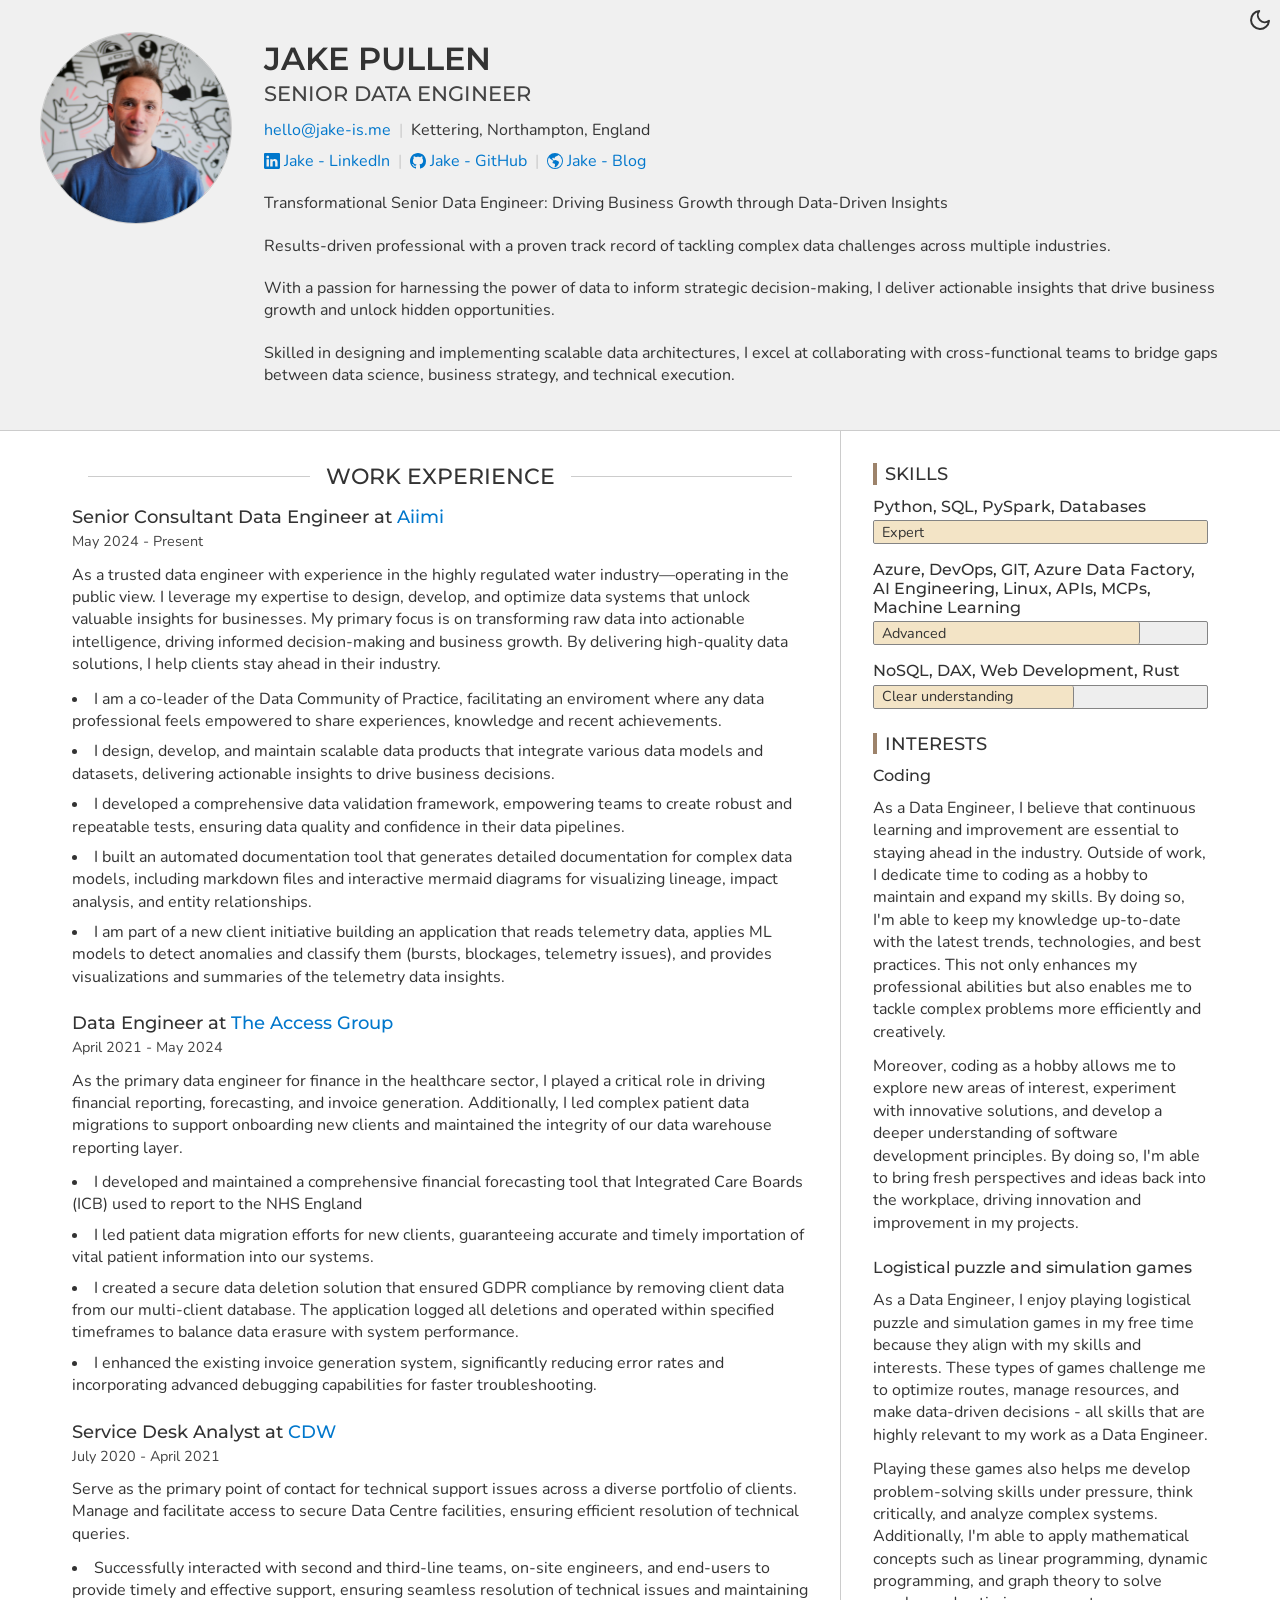
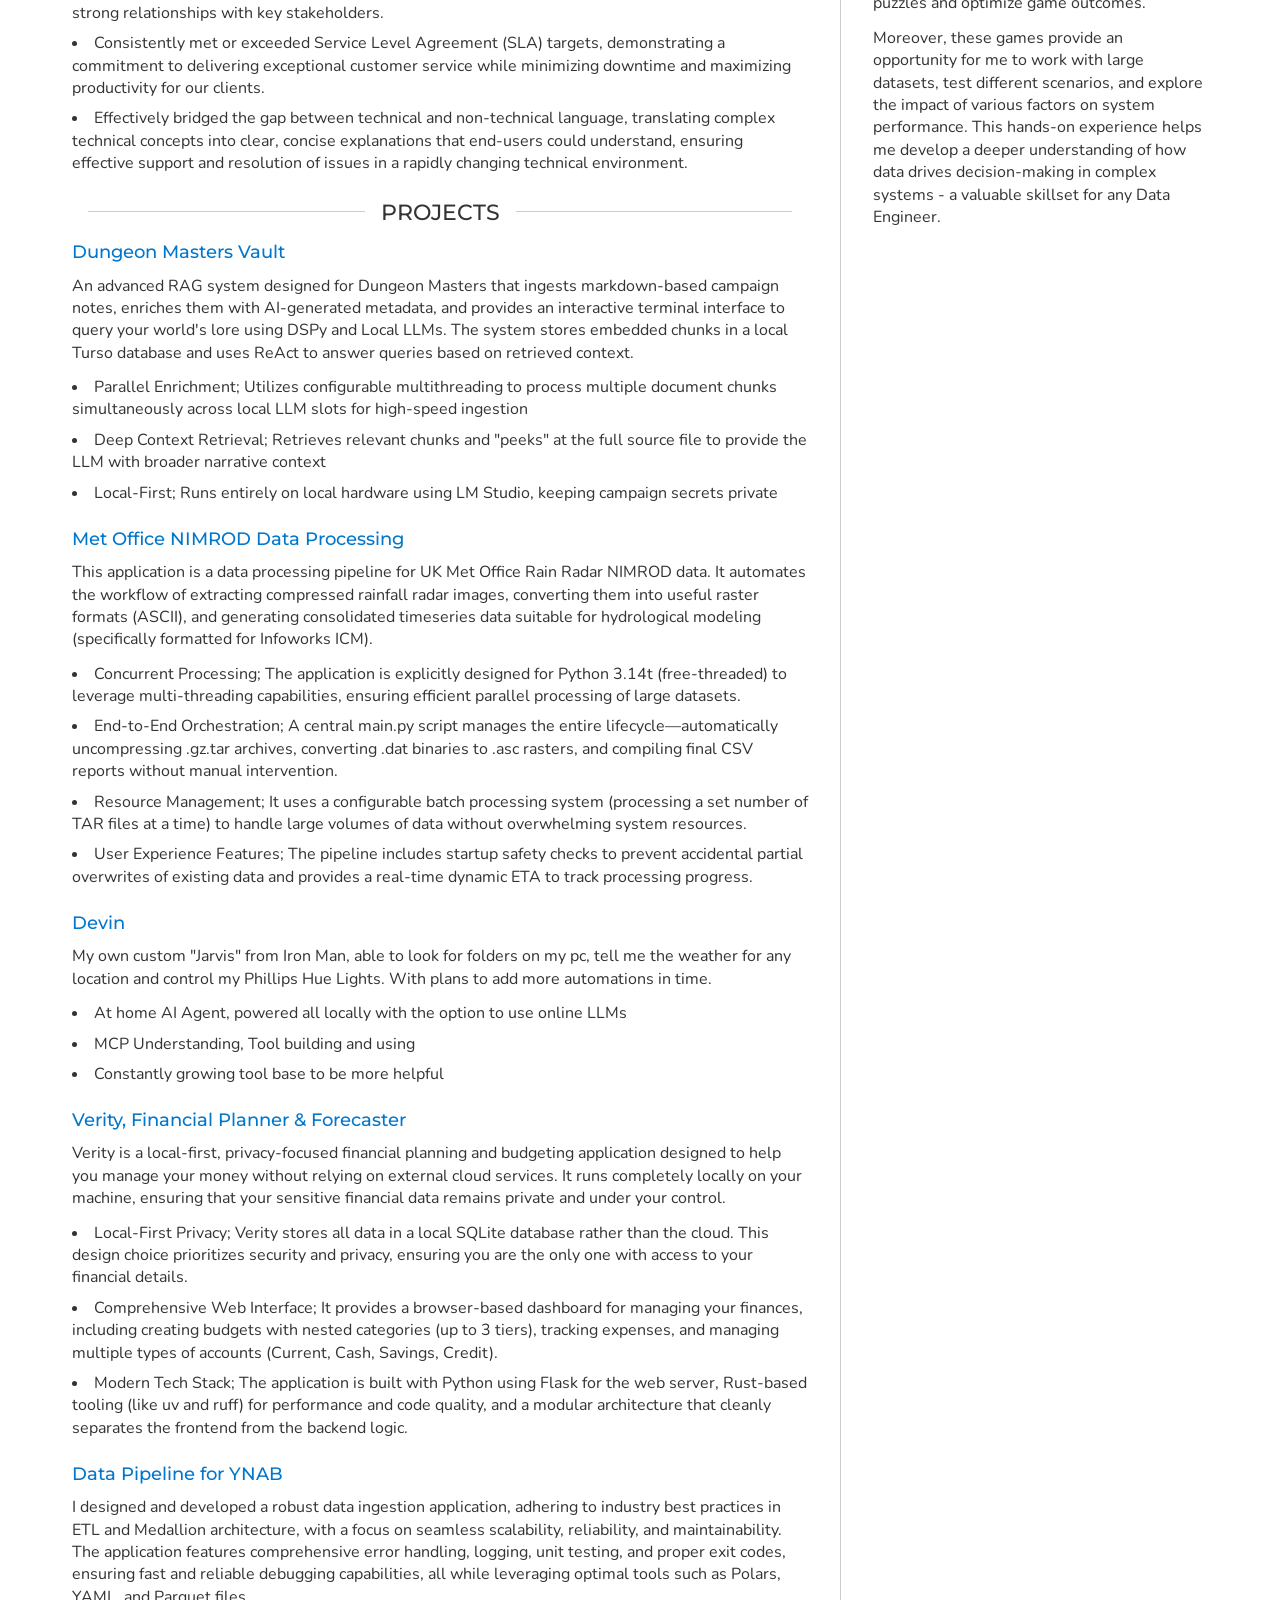
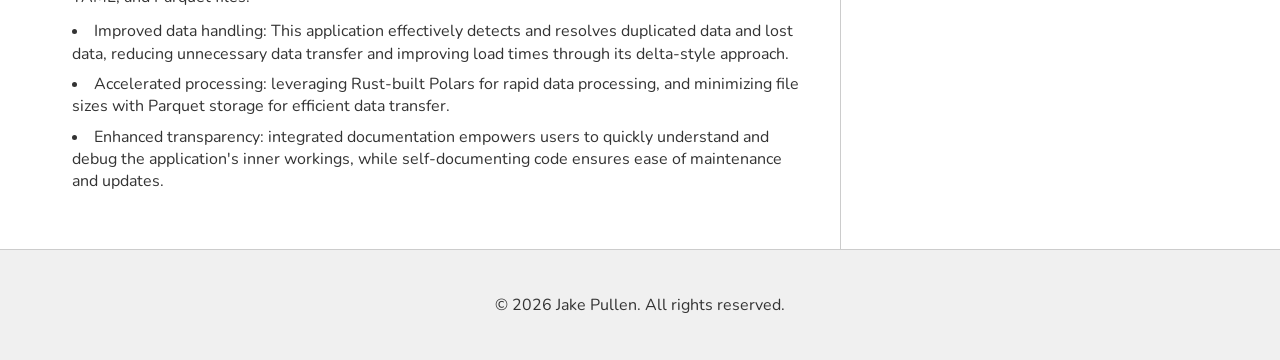
==== commit e63fd9b3: "Portfolio updates" ====
--- a/index.html
+++ b/index.html
@@ -188,7 +188,7 @@
                             May 2024 - Present
                         </p>
                          
-                        <p>As a trusted data engineer, I leverage my expertise to design, develop, and optimize data systems that unlock valuable insights for businesses. My primary focus is on transforming raw data into actionable intelligence, driving informed decision-making and business growth. By delivering high-quality data solutions, I help clients stay ahead in their industry.</p>
+                        <p>As a trusted data engineer with experience in the highly regulated water industry—operating in the public view. I leverage my expertise to design, develop, and optimize data systems that unlock valuable insights for businesses. My primary focus is on transforming raw data into actionable intelligence, driving informed decision-making and business growth. By delivering high-quality data solutions, I help clients stay ahead in their industry.</p>
                          
                         <ul>
                             
@@ -199,6 +199,8 @@
                             <li>I developed a comprehensive data validation framework, empowering teams to create robust and repeatable tests, ensuring data quality and confidence in their data pipelines.</li>
                             
                             <li>I built an automated documentation tool that generates detailed documentation for complex data models, including markdown files and interactive mermaid diagrams for visualizing lineage, impact analysis, and entity relationships.</li>
+                            
+                            <li>I am part of a new client initiative building an application that reads telemetry data, applies ML models to detect anomalies and classify them (bursts, blockages, telemetry issues), and provides visualizations and summaries of the telemetry data insights.</li>
                             
                         </ul>
                         
@@ -260,6 +262,27 @@
                  
                 <section>
                     <h2 class="section-heading">Projects</h2>
+                    
+                    <section>
+                        <h3>
+                            
+                            <a href="https://github.com/Jake-Pullen/dungeon_masters_vault">Dungeon Masters Vault</a>
+                            
+                        </h3>
+                        
+                        <p>An advanced RAG system designed for Dungeon Masters that ingests markdown-based campaign notes, enriches them with AI-generated metadata, and provides an interactive terminal interface to query your world&#39;s lore using DSPy and Local LLMs. The system stores embedded chunks in a local Turso database and uses ReAct to answer queries based on retrieved context.</p>
+                         
+                        <ul>
+                            
+                            <li>Parallel Enrichment; Utilizes configurable multithreading to process multiple document chunks simultaneously across local LLM slots for high-speed ingestion</li>
+                            
+                            <li>Deep Context Retrieval; Retrieves relevant chunks and &#34;peeks&#34; at the full source file to provide the LLM with broader narrative context</li>
+                            
+                            <li>Local-First; Runs entirely on local hardware using LM Studio, keeping campaign secrets private</li>
+                            
+                        </ul>
+                         
+                    </section>
                     
                     <section>
                         <h3>
@@ -422,7 +445,7 @@
 
     <footer class="page-footer">
         <div class="container">
-            <p>© 2025 Jake Pullen. All rights reserved.</p>
+            <p>© 2026 Jake Pullen. All rights reserved.</p>
         </div>
     </footer>
 
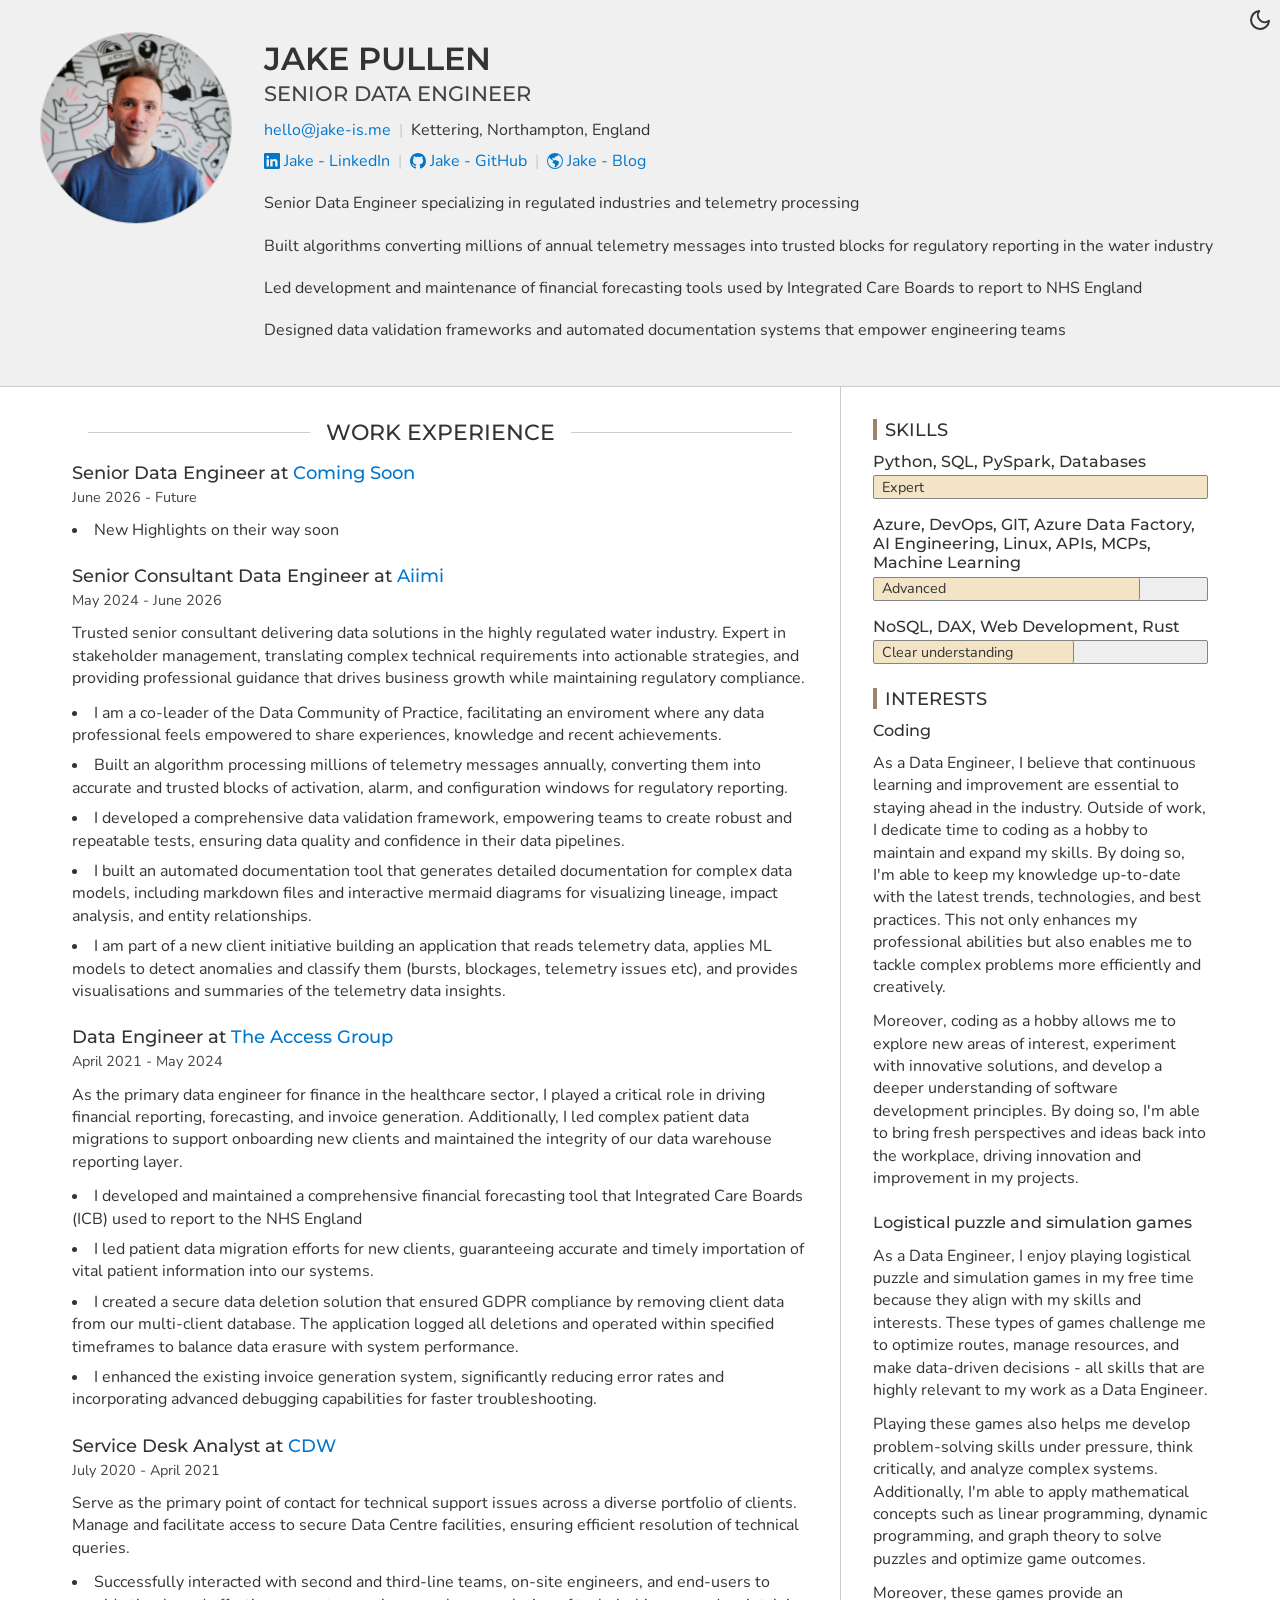
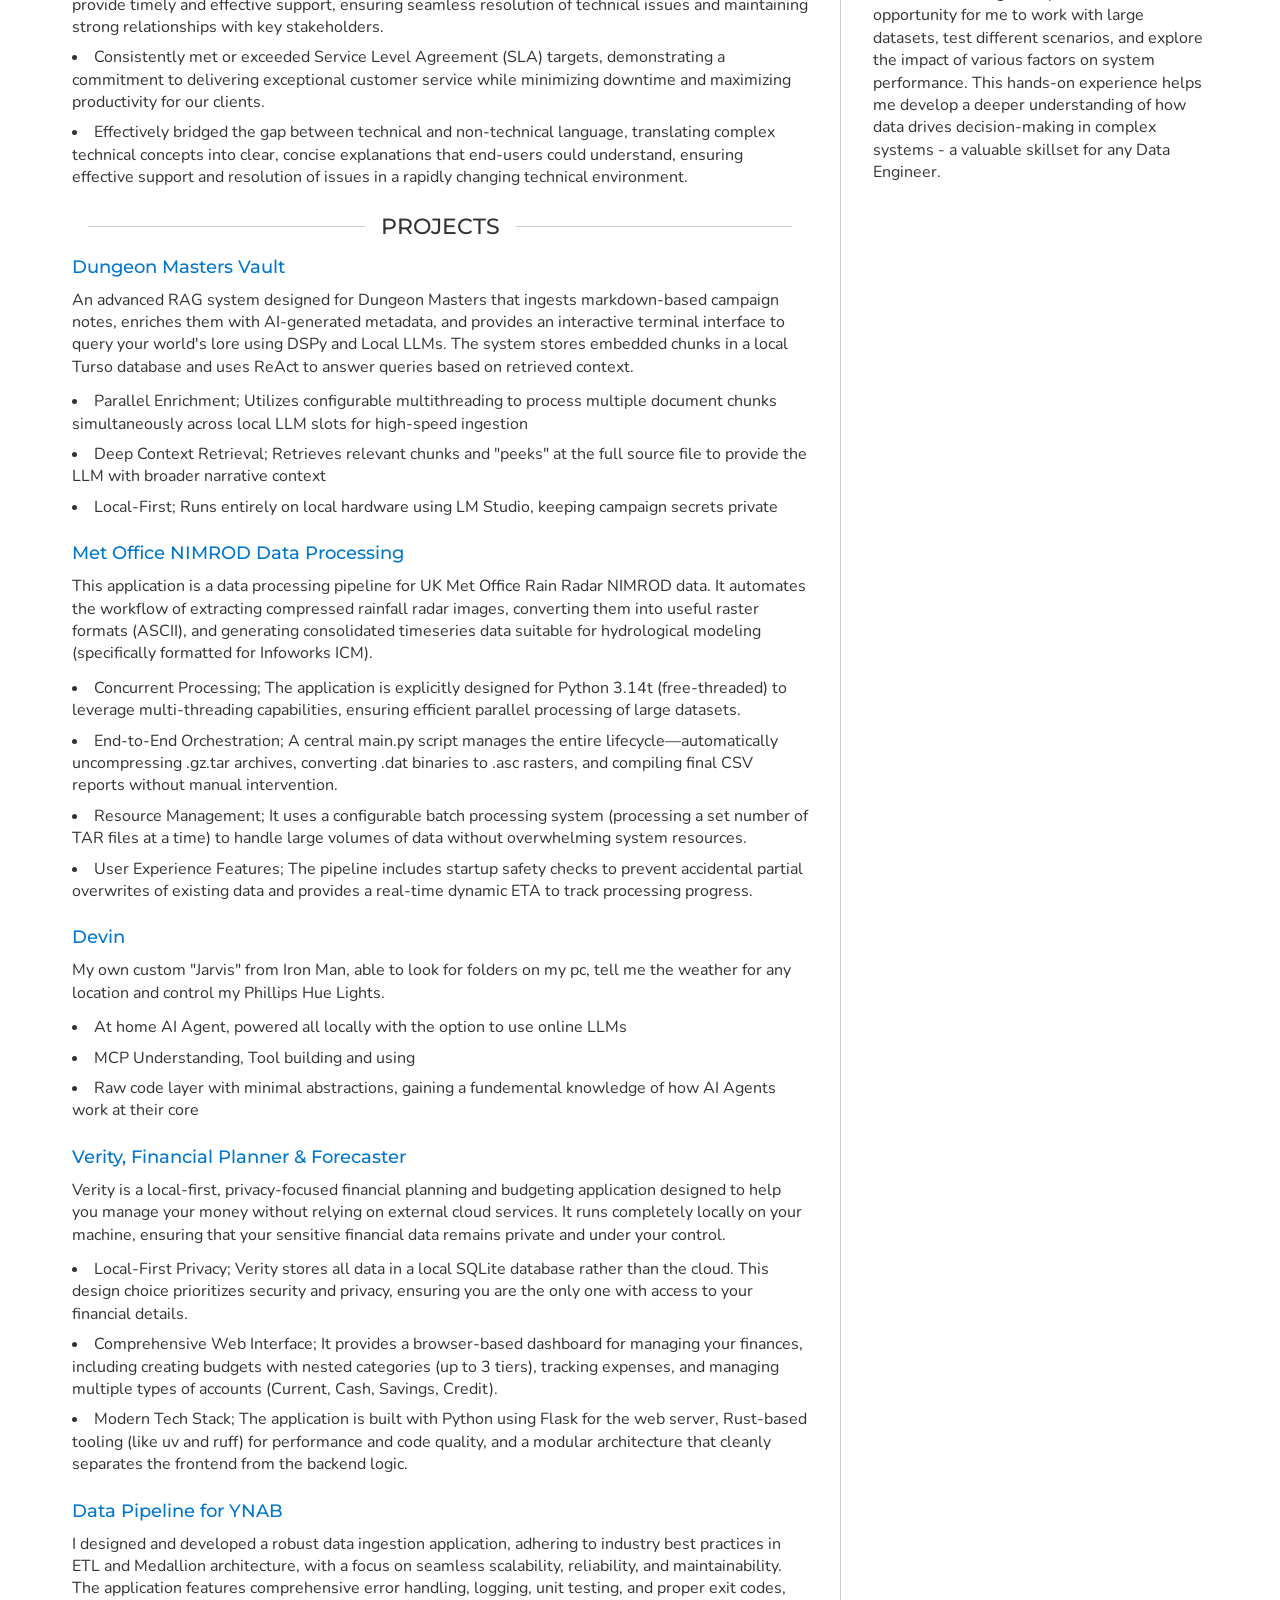
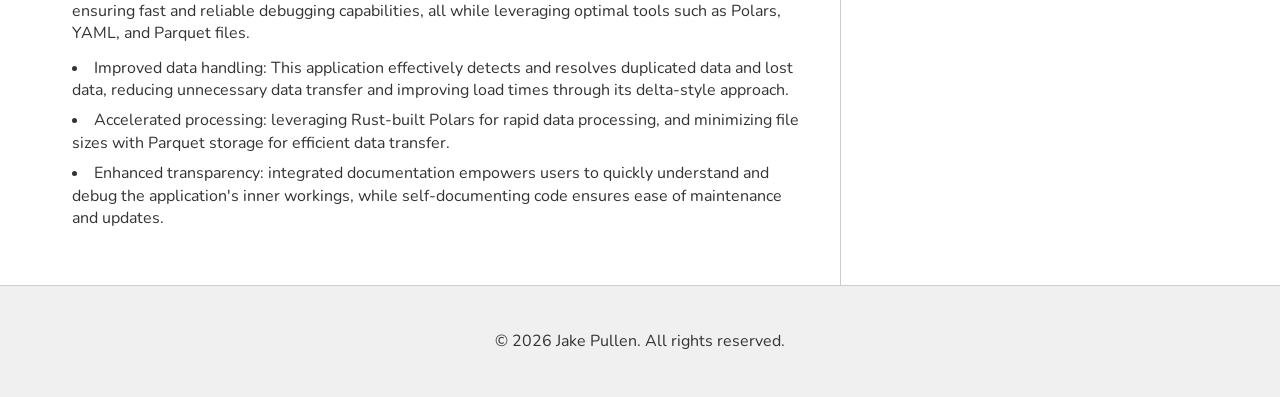
==== commit 9b24a3b4: "feat: ✨ Job Updates and small design changes" ====
--- a/index.html
+++ b/index.html
@@ -7,7 +7,7 @@
 
     <!-- Site Info -->
     <title>Jake Pullen - Portfolio</title>
-    <meta name="description" content="Jake Pullen - Transformational Senior Data Engineer: Driving Business Growth through Data-Driven Insights" />
+    <meta name="description" content="Jake Pullen - Senior Data Engineer specializing in regulated industries and telemetry processing" />
     <meta name="author" content="Jake Pullen" />
 
     <!-- Open Graph Tags: The title of the page for social media sharing. It can match the title tag or be more descriptive. -->
@@ -136,13 +136,13 @@
                         
                     </ul>
                       
-                    <p class="header-summary">Transformational Senior Data Engineer: Driving Business Growth through Data-Driven Insights</p>
-                    
-                    <p class="header-summary">Results-driven professional with a proven track record of tackling complex data challenges across multiple industries.</p>
-                    
-                    <p class="header-summary">With a passion for harnessing the power of data to inform strategic decision-making, I deliver actionable insights that drive business growth and unlock hidden opportunities.</p>
-                    
-                    <p class="header-summary">Skilled in designing and implementing scalable data architectures, I excel at collaborating with cross-functional teams to bridge gaps between data science, business strategy, and technical execution.</p>
+                    <p class="header-summary">Senior Data Engineer specializing in regulated industries and telemetry processing</p>
+                    
+                    <p class="header-summary">Built algorithms converting millions of annual telemetry messages into trusted blocks for regulatory reporting in the water industry</p>
+                    
+                    <p class="header-summary">Led development and maintenance of financial forecasting tools used by Integrated Care Boards to report to NHS England</p>
+                    
+                    <p class="header-summary">Designed data validation frameworks and automated documentation systems that empower engineering teams</p>
                      
                 </div>
             </div>
@@ -179,28 +179,47 @@
                     
                     <section>
                         <h3>
+                             Senior Data Engineer at
+                            <a href="https://www.jake-is.me">Coming Soon</a>
+                            
+                        </h3>
+                        
+                        <p class="section-label">
+                            June 2026 - Future
+                        </p>
+                          
+                        <ul>
+                            
+                            <li>New Highlights on their way soon</li>
+                            
+                        </ul>
+                        
+                    </section>
+                    
+                    <section>
+                        <h3>
                              Senior Consultant Data Engineer at
                             <a href="https://www.aiimi.com/">Aiimi</a>
                             
                         </h3>
                         
                         <p class="section-label">
-                            May 2024 - Present
+                            May 2024 - June 2026
                         </p>
                          
-                        <p>As a trusted data engineer with experience in the highly regulated water industry—operating in the public view. I leverage my expertise to design, develop, and optimize data systems that unlock valuable insights for businesses. My primary focus is on transforming raw data into actionable intelligence, driving informed decision-making and business growth. By delivering high-quality data solutions, I help clients stay ahead in their industry.</p>
+                        <p>Trusted senior consultant delivering data solutions in the highly regulated water industry. Expert in stakeholder management, translating complex technical requirements into actionable strategies, and providing professional guidance that drives business growth while maintaining regulatory compliance.</p>
                          
                         <ul>
                             
                             <li>I am a co-leader of the Data Community of Practice, facilitating an enviroment where any data professional feels empowered to share experiences, knowledge and recent achievements.</li>
                             
-                            <li>I design, develop, and maintain scalable data products that integrate various data models and datasets, delivering actionable insights to drive business decisions.</li>
+                            <li>Built an algorithm processing millions of telemetry messages annually, converting them into accurate and trusted blocks of activation, alarm, and configuration windows for regulatory reporting.</li>
                             
                             <li>I developed a comprehensive data validation framework, empowering teams to create robust and repeatable tests, ensuring data quality and confidence in their data pipelines.</li>
                             
                             <li>I built an automated documentation tool that generates detailed documentation for complex data models, including markdown files and interactive mermaid diagrams for visualizing lineage, impact analysis, and entity relationships.</li>
                             
-                            <li>I am part of a new client initiative building an application that reads telemetry data, applies ML models to detect anomalies and classify them (bursts, blockages, telemetry issues), and provides visualizations and summaries of the telemetry data insights.</li>
+                            <li>I am part of a new client initiative building an application that reads telemetry data, applies ML models to detect anomalies and classify them (bursts, blockages, telemetry issues etc), and provides visualisations and summaries of the telemetry data insights.</li>
                             
                         </ul>
                         
@@ -314,7 +333,7 @@
                             
                         </h3>
                         
-                        <p>My own custom &#34;Jarvis&#34; from Iron Man, able to look for folders on my pc, tell me the weather for any location and control my Phillips Hue Lights. With plans to add more automations in time.</p>
+                        <p>My own custom &#34;Jarvis&#34; from Iron Man, able to look for folders on my pc, tell me the weather for any location and control my Phillips Hue Lights.</p>
                          
                         <ul>
                             
@@ -322,7 +341,7 @@
                             
                             <li>MCP Understanding, Tool building and using</li>
                             
-                            <li>Constantly growing tool base to be more helpful</li>
+                            <li>Raw code layer with minimal abstractions, gaining a fundemental knowledge of how AI Agents work at their core</li>
                             
                         </ul>
                          
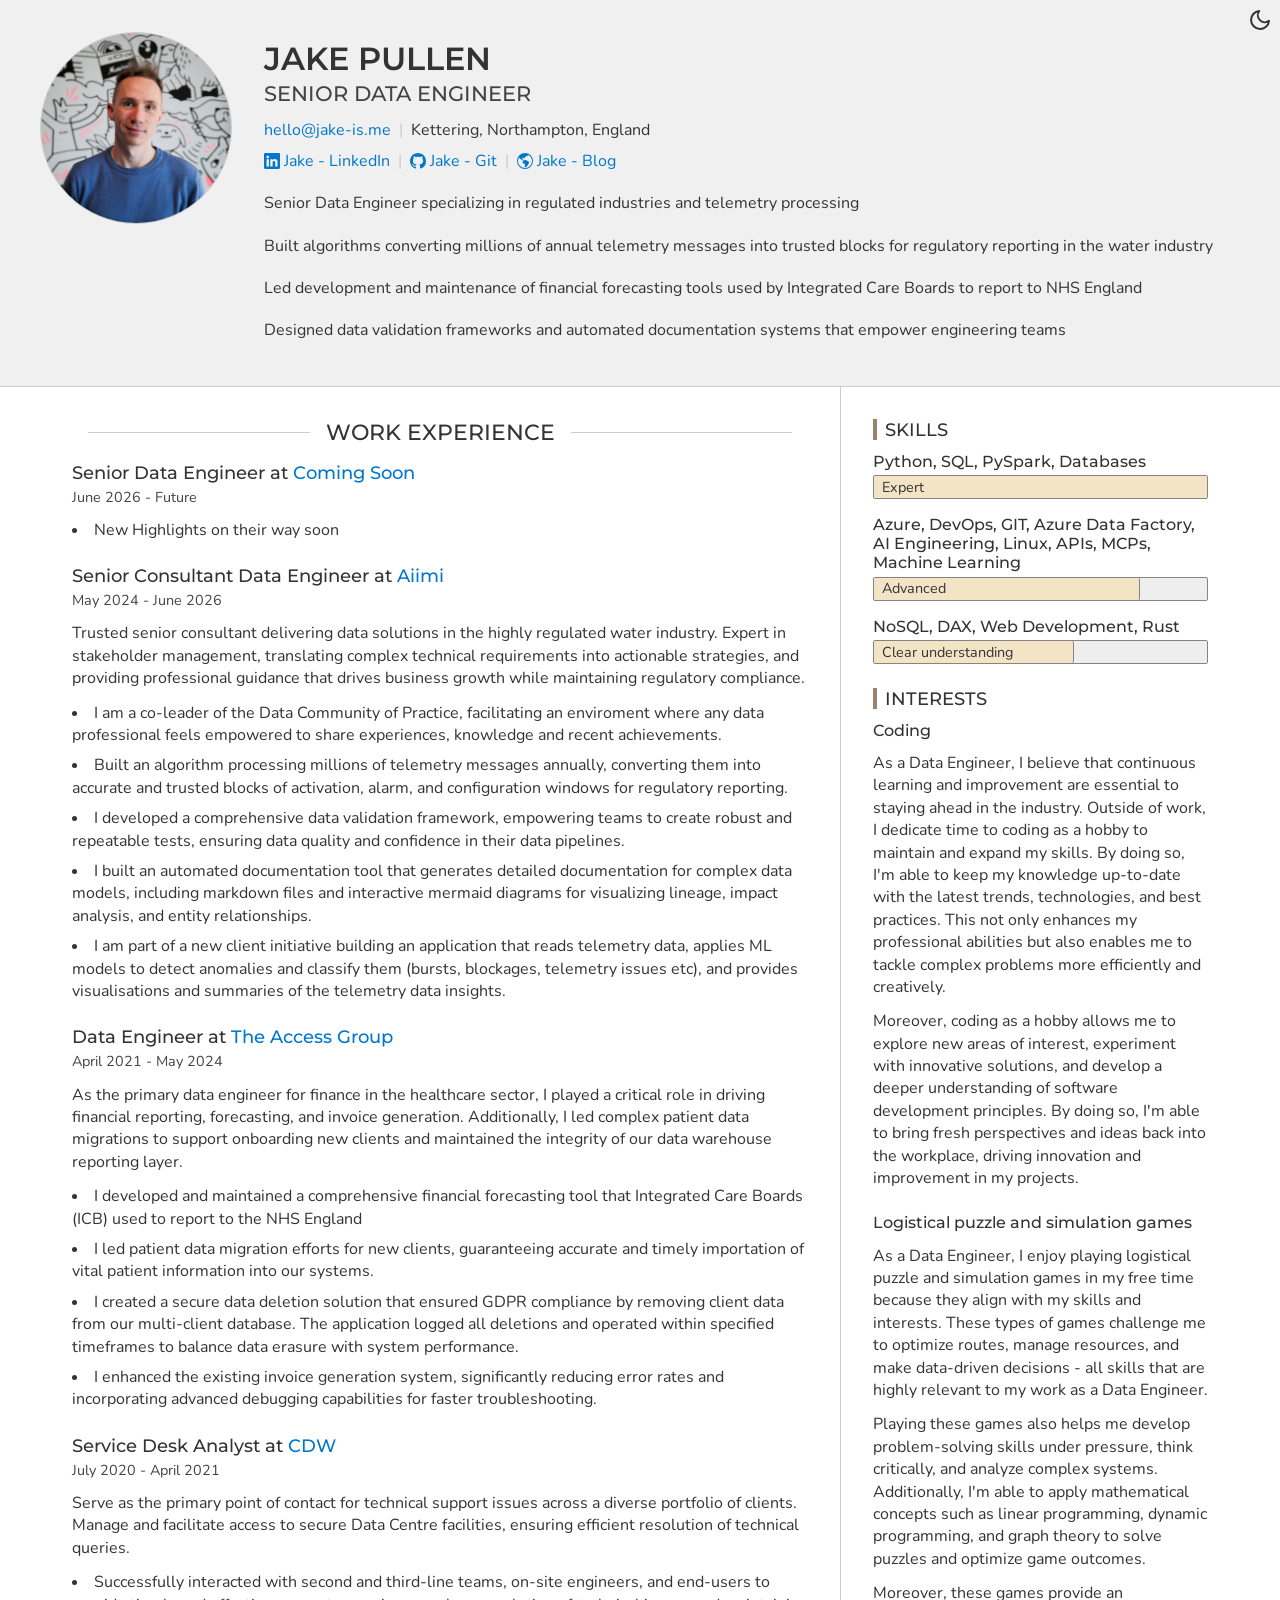
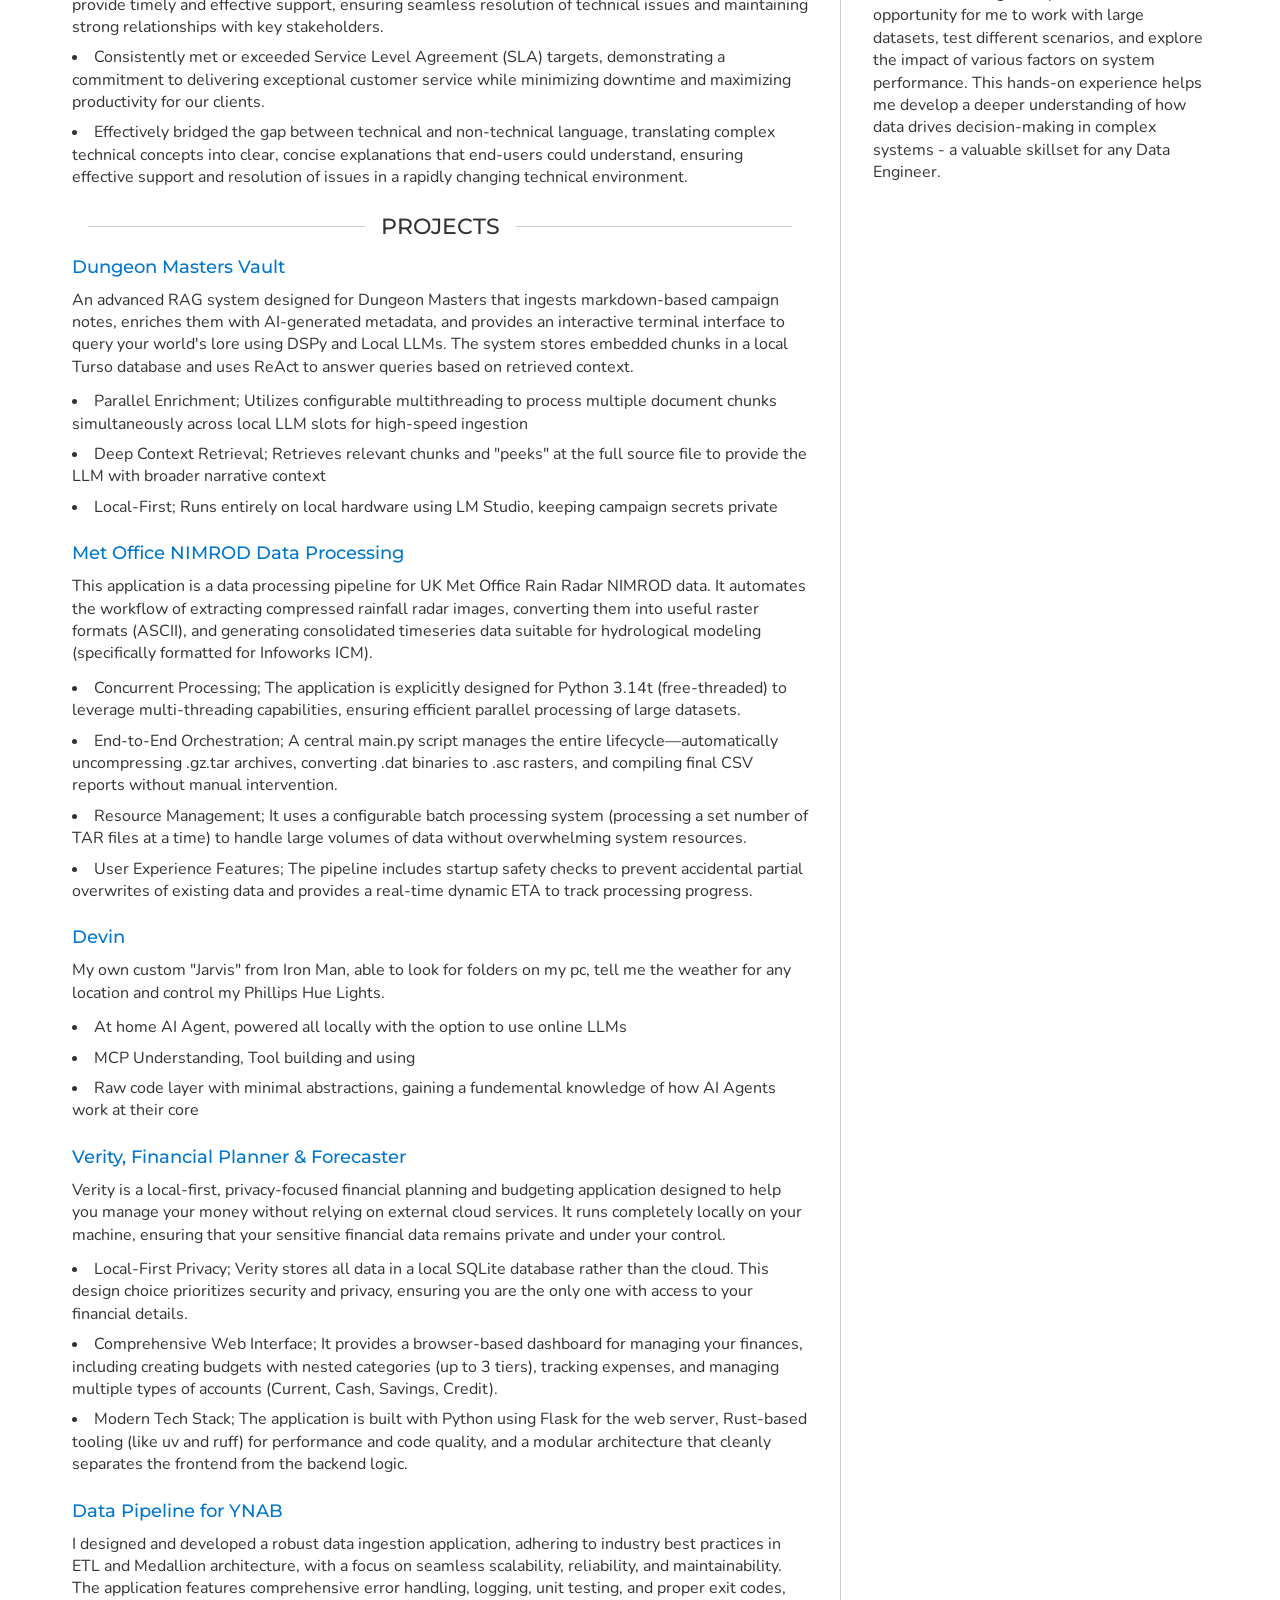
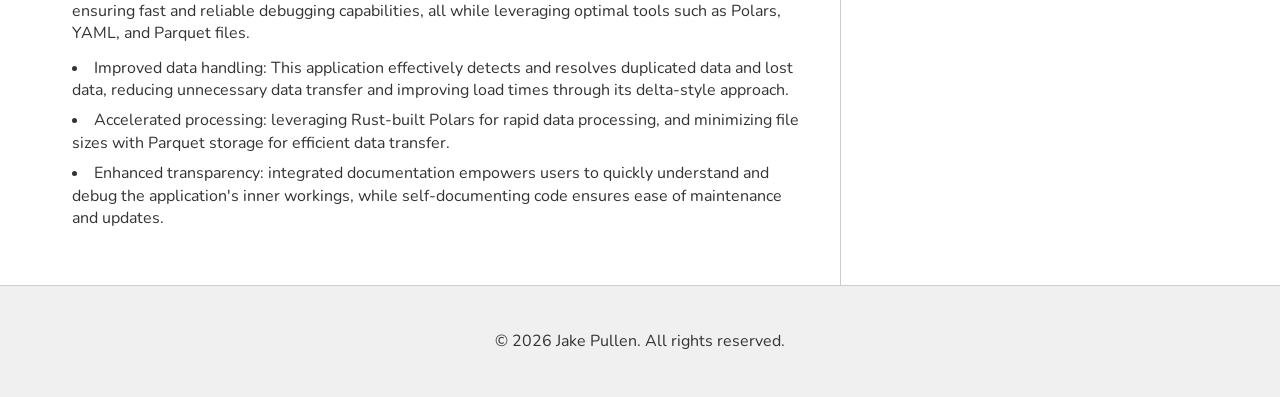
==== commit 054737cf: "updated git links" ====
--- a/index.html
+++ b/index.html
@@ -101,7 +101,7 @@
                         </li>
                         
                         <li>
-                            <a href="https://github.com/Jake-Pullen" rel="noopener noreferrer" aria-label="Jake - GitHub"
+                            <a href="https://git.jakes-asgard.uk/Jake" rel="noopener noreferrer" aria-label="Jake - Git"
                                 class="link-with-icon">
                                 <svg aria-hidden="true"
      xmlns="http://www.w3.org/2000/svg"
@@ -113,7 +113,7 @@
      viewBox="0 0 16 16">
   <path d="M8 0C3.58 0 0 3.58 0 8c0 3.54 2.29 6.53 5.47 7.59.4.07.55-.17.55-.38 0-.19-.01-.82-.01-1.49-2.01.37-2.53-.49-2.69-.94-.09-.23-.48-.94-.82-1.13-.28-.15-.68-.52-.01-.53.63-.01 1.08.58 1.23.82.72 1.21 1.87.87 2.33.66.07-.52.28-.87.51-1.07-1.78-.2-3.64-.89-3.64-3.95 0-.87.31-1.59.82-2.15-.08-.2-.36-1.02.08-2.12 0 0 .67-.21 2.2.82.64-.18 1.32-.27 2-.27s1.36.09 2 .27c1.53-1.04 2.2-.82 2.2-.82.44 1.1.16 1.92.08 2.12.51.56.82 1.27.82 2.15 0 3.07-1.87 3.75-3.65 3.95.29.25.54.73.54 1.48 0 1.07-.01 1.93-.01 2.2 0 .21.15.46.55.38A8.01 8.01 0 0 0 16 8c0-4.42-3.58-8-8-8" />
 </svg>
- Jake - GitHub
+ Jake - Git
                             </a>
                         </li>
                         
@@ -285,7 +285,7 @@
                     <section>
                         <h3>
                             
-                            <a href="https://github.com/Jake-Pullen/dungeon_masters_vault">Dungeon Masters Vault</a>
+                            <a href="https://git.jakes-asgard.uk/Jake/dungeon_masters_vault">Dungeon Masters Vault</a>
                             
                         </h3>
                         
@@ -306,7 +306,7 @@
                     <section>
                         <h3>
                             
-                            <a href="https://github.com/Jake-Pullen/met_office_radar_data">Met Office NIMROD Data Processing</a>
+                            <a href="https://git.jakes-asgard.uk/Jake/met_office_radar_data">Met Office NIMROD Data Processing</a>
                             
                         </h3>
                         
@@ -329,7 +329,7 @@
                     <section>
                         <h3>
                             
-                            <a href="https://github.com/Jake-Pullen/devin/">Devin</a>
+                            <a href="https://git.jakes-asgard.uk/Jake/devin/">Devin</a>
                             
                         </h3>
                         
@@ -350,7 +350,7 @@
                     <section>
                         <h3>
                             
-                            <a href="https://github.com/Jake-Pullen">Verity, Financial Planner &amp; Forecaster</a>
+                            <a href="https://git.jakes-asgard.uk/Jake/verity">Verity, Financial Planner &amp; Forecaster</a>
                             
                         </h3>
                         
@@ -371,7 +371,7 @@
                     <section>
                         <h3>
                             
-                            <a href="https://github.com/Jake-Pullen/data_pipeline_for_YNAB/">Data Pipeline for YNAB</a>
+                            <a href="https://git.jakes-asgard.uk/Jake/data_pipeline_for_YNAB/">Data Pipeline for YNAB</a>
                             
                         </h3>
                         
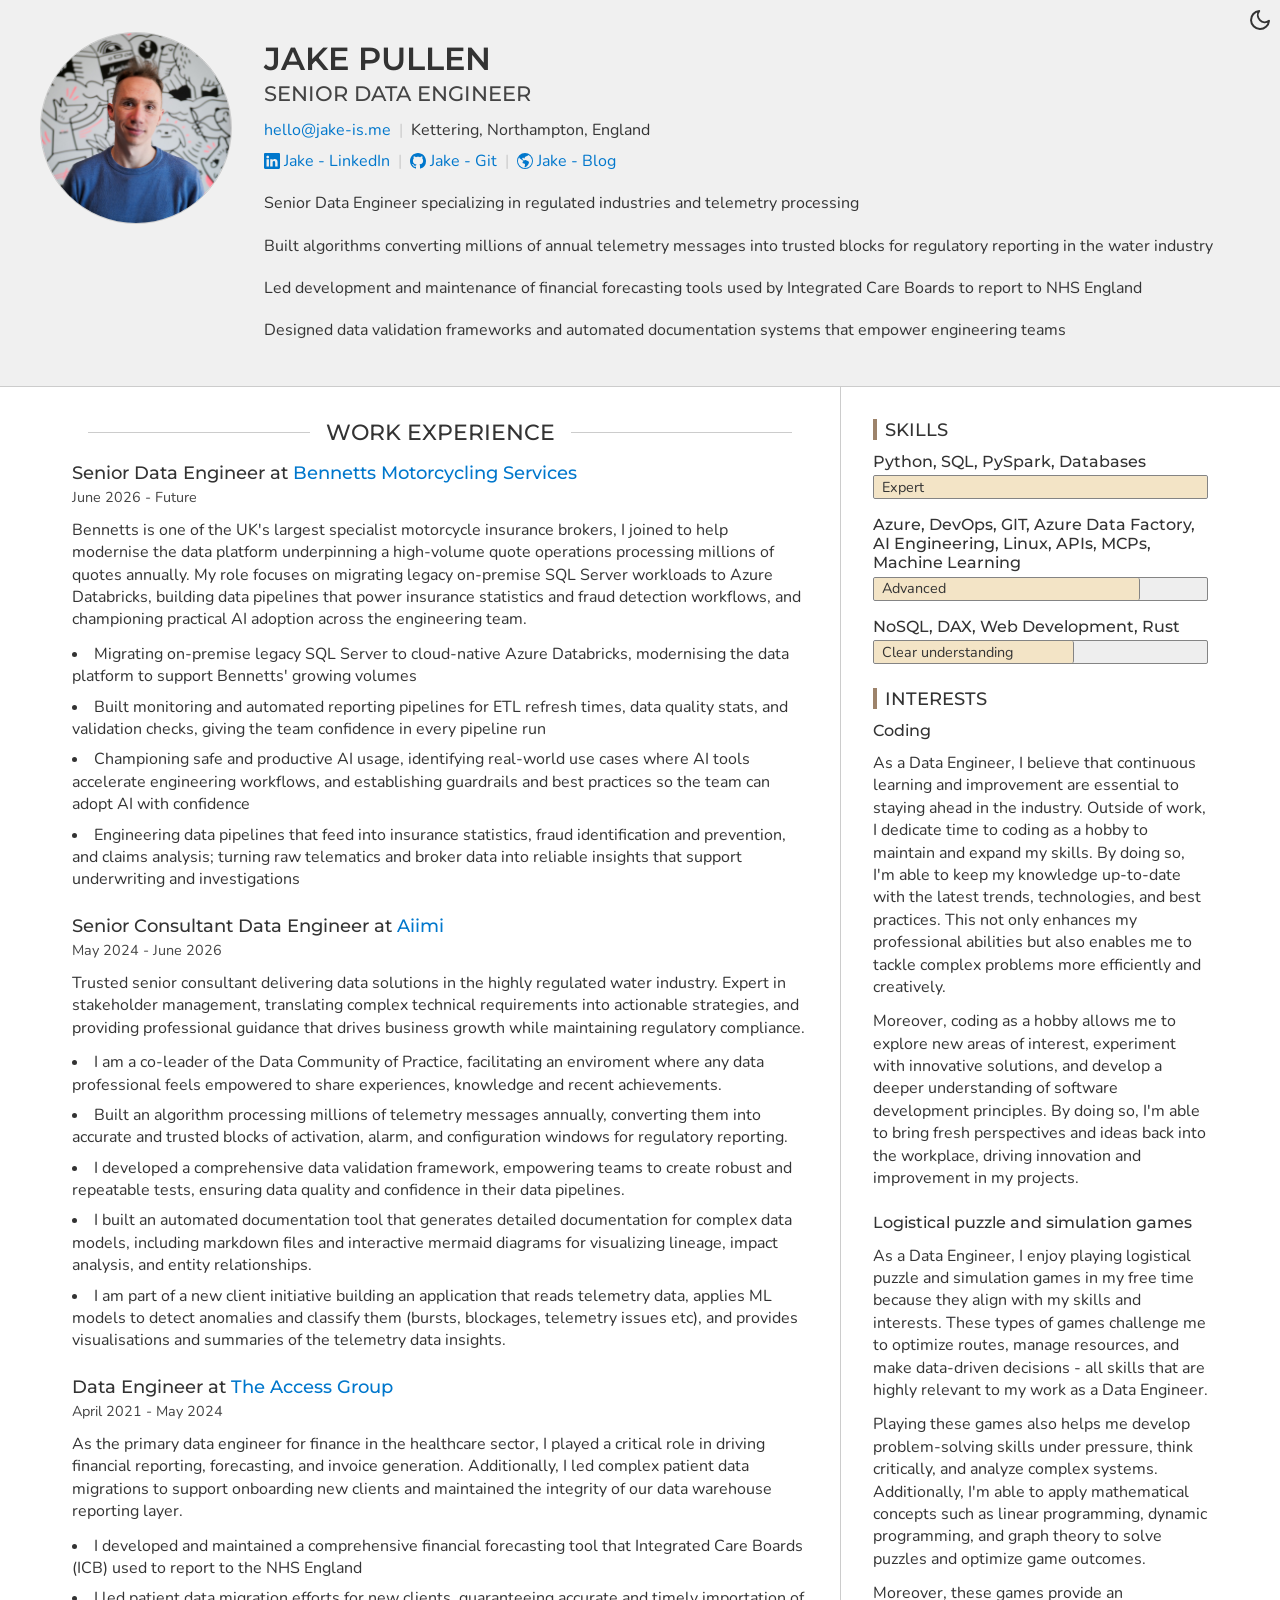
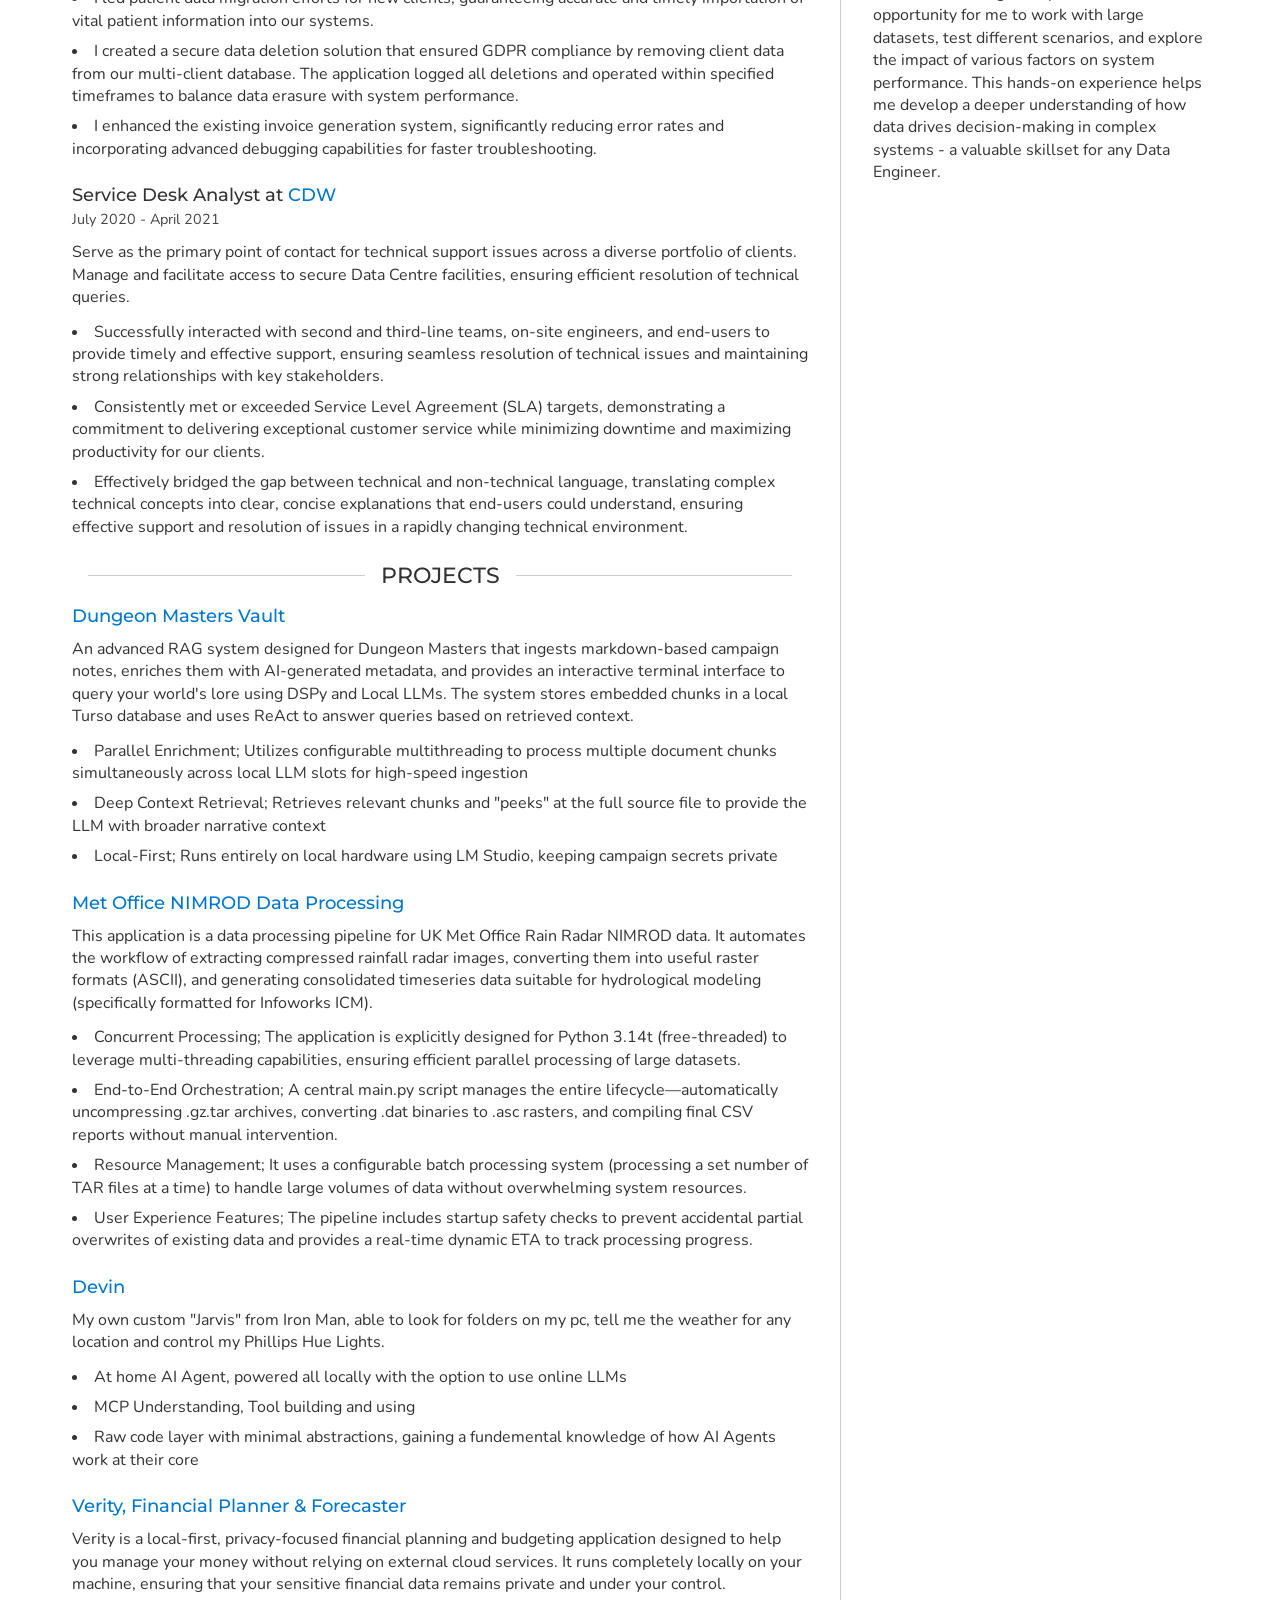
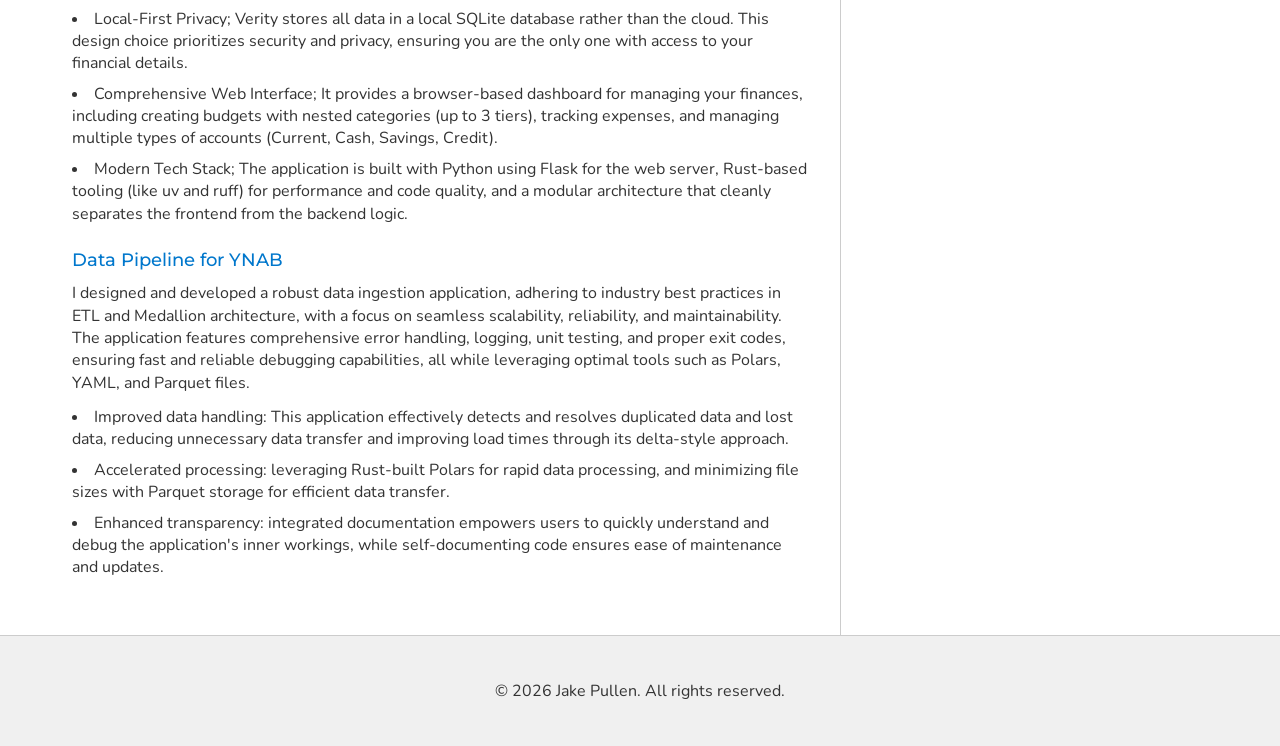
==== commit 612909cf: "updated web page" ====
--- a/index.html
+++ b/index.html
@@ -180,17 +180,25 @@
                     <section>
                         <h3>
                              Senior Data Engineer at
-                            <a href="https://www.jake-is.me">Coming Soon</a>
+                            <a href="https://www.bennetts.co.uk/">Bennetts Motorcycling Services</a>
                             
                         </h3>
                         
                         <p class="section-label">
                             June 2026 - Future
                         </p>
-                          
-                        <ul>
-                            
-                            <li>New Highlights on their way soon</li>
+                         
+                        <p>Bennetts is one of the UK&#39;s largest specialist motorcycle insurance brokers, I joined to help modernise the data platform underpinning a high-volume quote operations processing millions of quotes annually. My role focuses on migrating legacy on-premise SQL Server workloads to Azure Databricks, building data pipelines that power insurance statistics and fraud detection workflows, and championing practical AI adoption across the engineering team.</p>
+                         
+                        <ul>
+                            
+                            <li>Migrating on-premise legacy SQL Server to cloud-native Azure Databricks, modernising the data platform to support Bennetts&#39; growing volumes</li>
+                            
+                            <li>Built monitoring and automated reporting pipelines for ETL refresh times, data quality stats, and validation checks, giving the team confidence in every pipeline run</li>
+                            
+                            <li>Championing safe and productive AI usage, identifying real-world use cases where AI tools accelerate engineering workflows, and establishing guardrails and best practices so the team can adopt AI with confidence</li>
+                            
+                            <li>Engineering data pipelines that feed into insurance statistics, fraud identification and prevention, and claims analysis; turning raw telematics and broker data into reliable insights that support underwriting and investigations</li>
                             
                         </ul>
                         
